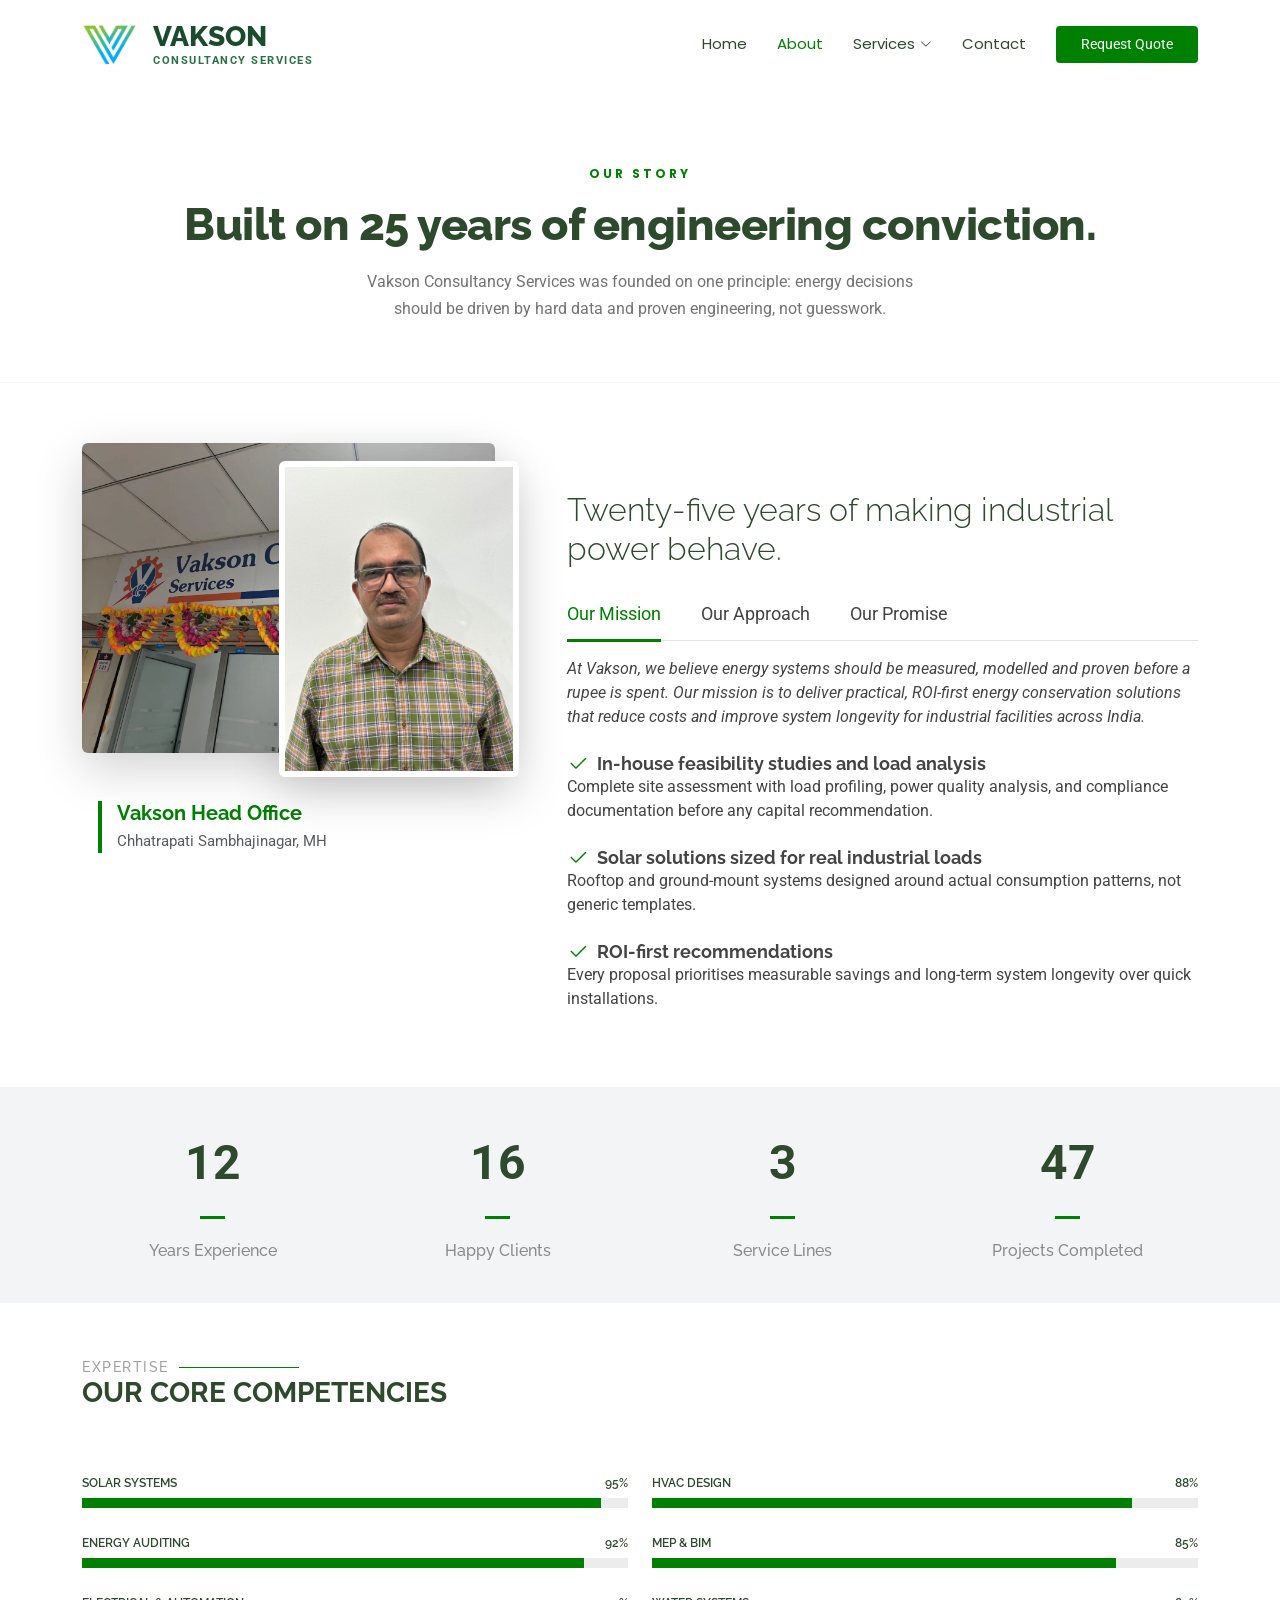
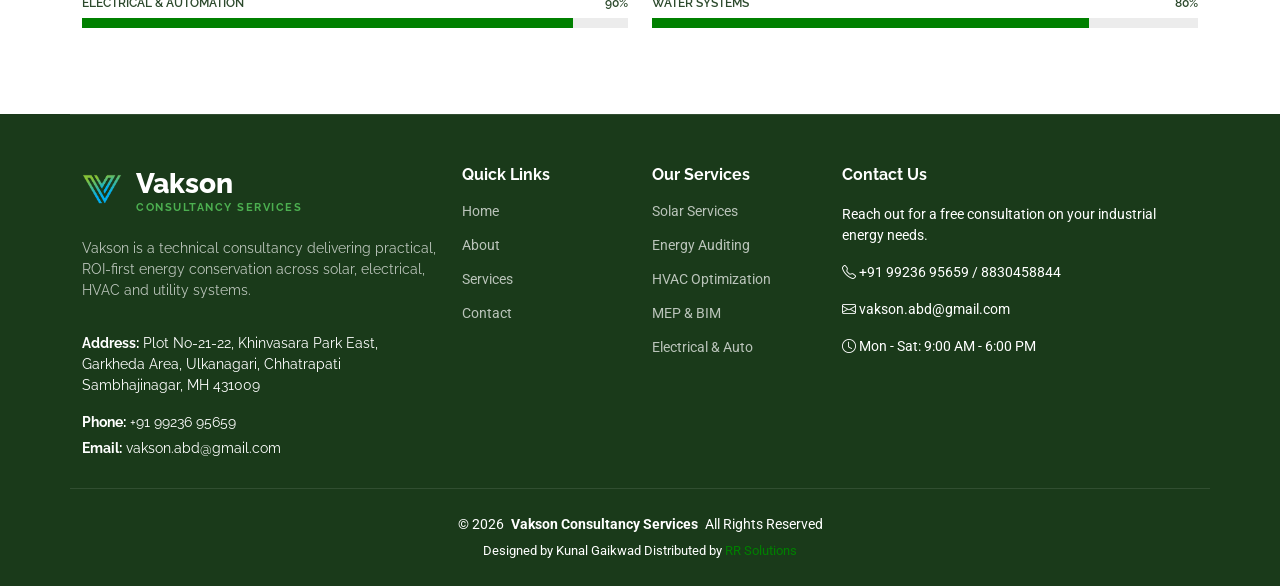
==== about.html @ d00e8c20 "initial commit" ====
<!DOCTYPE html>
<html lang="en">

<head>
    <meta charset="utf-8">
  <meta content="width=device-width, initial-scale=1.0" name="viewport">
  <title>About Us | Vakson Consultancy Services</title>
  <meta name="description" content="Learn about Vakson's 25+ years engineering solar, electrical and HVAC systems for industrial facilities across India. Expert team, turnkey solutions.">
  <meta name="keywords" content="about Vakson, energy consultancy team, industrial engineering India, 25 years experience">
  <meta name="robots" content="index, follow">
  <link rel="canonical" href="https://vakson.in/about.html">

  <!-- Open Graph -->
  <meta property="og:title" content="About Us | Vakson Consultancy Services">
  <meta property="og:description" content="Learn about Vakson's 25+ years engineering solar, electrical and HVAC systems for industrial facilities across India. Expert team, turnkey solutions.">
  <meta property="og:type" content="website">
  <meta property="og:url" content="https://vakson.in/about.html">
  <meta property="og:image" content="https://vakson.in/assets/img/hero-carousel-1.jpg">
  <meta property="og:site_name" content="Vakson Consultancy Services">

  <!-- Twitter Card -->
  <meta name="twitter:card" content="summary_large_image">
  <meta name="twitter:title" content="About Us | Vakson Consultancy Services">
  <meta name="twitter:description" content="Learn about Vakson's 25+ years engineering solar, electrical and HVAC systems for industrial facilities across India. Expert team, turnkey solutions.">
  <meta name="twitter:image" content="https://vakson.in/assets/img/hero-carousel-1.jpg">

  <!-- Favicons -->
  <link href="assets/img/favicon.png" rel="icon">
  <link href="assets/img/apple-touch-icon.png" rel="apple-touch-icon">

  <!-- Fonts -->
  <link href="https://fonts.googleapis.com" rel="preconnect">
  <link href="https://fonts.gstatic.com" rel="preconnect" crossorigin>
  <link href="https://fonts.googleapis.com/css2?family=Roboto:ital,wght@0,100;0,300;0,400;0,500;0,700;0,900;1,100;1,300;1,400;1,500;1,700;1,900&family=Poppins:ital,wght@0,100;0,200;0,300;0,400;0,500;0,600;0,700;0,800;0,900;1,100;1,200;1,300;1,400;1,500;1,600;1,700;1,800;1,900&family=Raleway:ital,wght@0,100;0,200;0,300;0,400;0,500;0,600;0,700;0,800;0,900;1,100;1,200;1,300;1,400;1,500;1,600;1,700;1,800;1,900&display=swap" rel="stylesheet">

  <!-- Vendor CSS Files -->
  <link href="assets/vendor/bootstrap/css/bootstrap.min.css" rel="stylesheet">
  <link href="assets/vendor/bootstrap-icons/bootstrap-icons.css" rel="stylesheet">
  <link href="assets/vendor/aos/aos.css" rel="stylesheet">
  <link href="assets/vendor/glightbox/css/glightbox.min.css" rel="stylesheet">
  <link href="assets/vendor/swiper/swiper-bundle.min.css" rel="stylesheet">

  <!-- Main CSS File -->
  <link href="assets/css/main.css" rel="stylesheet">
</head>

<body class="about-page">

  <header id="header" class="header d-flex align-items-center sticky-top">
    <div class="container-fluid container-xl position-relative d-flex align-items-center">

      <a href="index.html" class="logo d-flex align-items-center me-auto">
        <img src="assets/img/logo.png" alt="Vakson Consultancy Services"><div class="d-flex flex-column justify-content-center ms-2"><h1 class="sitename mb-0" style="color: #1a4b2e; font-size: 28px; font-weight: 800; line-height: 1;">Vakson</h1><span style="color: #267245; font-size: 11px; font-weight: 700; letter-spacing: 1.5px; line-height: 1; margin-top: 4px;">CONSULTANCY SERVICES</span></div>
      </a>

      <nav id="navmenu" class="navmenu">
        <ul>
          <li><a href="index.html">Home</a></li>
          <li><a href="about.html" class="active">About</a></li>
          <li class="dropdown"><a href="services.html"><span>Services</span> <i class="bi bi-chevron-down toggle-dropdown"></i></a>
            <ul>
              <li><a href="service-solar.html">Solar Services</a></li>
              <li><a href="service-audit.html">Electricity Bill Auditing</a></li>
              <li><a href="service-efficiency.html">Energy Efficiency</a></li>
              <li><a href="service-water.html">Water System Balancing</a></li>
              <li><a href="service-electrical.html">Electrical & Automation</a></li>
              <li><a href="service-hvac.html">HVAC System Design</a></li>
              <li><a href="service-mep.html">MEP Design & BIM</a></li>
            </ul>
          </li>
          <li><a href="contact.html">Contact</a></li>
        </ul>
        <i class="mobile-nav-toggle d-xl-none bi bi-list"></i>
      </nav>

      <a class="btn-getstarted" href="contact.html">Request Quote</a>

    </div>
  </header>

  <main class="main">

    <!-- Page Title Banner -->
    <section class="page-title-banner">
      <div class="container">
        <span class="page-banner-label">Our Story</span>
        <h1 class="page-banner-title">Built on 25 years of engineering conviction.</h1>
        <p class="page-banner-subtitle">Vakson Consultancy Services was founded on one principle: energy decisions should be driven by hard data and proven engineering, not guesswork.</p>
      </div>
    </section><!-- /Page Title Banner -->

    <!-- About 1 Section -->
    <section id="about-2" class="about-2 section">
      <div class="container" data-aos="fade-up">
        <div class="row g-4 g-lg-5" data-aos="fade-up" data-aos-delay="200">
          
          <div class="col-lg-5">
            <div class="position-relative pe-4 pb-4">
              <img src="assets/img/about-headoffice.webp" class="img-fluid rounded shadow-lg" alt="Vakson Head Office">
              <img src="assets/img/about-founder.jpeg" class="img-fluid rounded shadow-lg" alt="Vakson Founder" style="position: absolute; bottom: 0; right: 0; width: 55%; border: 6px solid #fff;">
            </div>
            <div class="mt-4 ms-3" style="border-left: 4px solid #008000; padding-left: 15px;">
              <h5 style="color: #008000; font-weight: 700; margin-bottom: 5px;">Vakson Head Office</h5>
              <p class="text-muted mb-0" style="font-size: 15px;">Chhatrapati Sambhajinagar, MH</p>
            </div>
          </div>

          <div class="col-lg-7">
            <h3 class="pt-0 pt-lg-5">Twenty-five years of making industrial power behave.</h3>

            <!-- Tabs -->
            <ul class="nav nav-pills mb-3">
              <li><a class="nav-link active" data-bs-toggle="pill" href="#about-2-tab1">Our Mission</a></li>
              <li><a class="nav-link" data-bs-toggle="pill" href="#about-2-tab2">Our Approach</a></li>
              <li><a class="nav-link" data-bs-toggle="pill" href="#about-2-tab3">Our Promise</a></li>
            </ul><!-- End Tabs -->

            <!-- Tab Content -->
            <div class="tab-content">
              
              <div class="tab-pane fade show active" id="about-2-tab1">
                <p class="fst-italic">At Vakson, we believe energy systems should be measured, modelled and proven before a rupee is spent. Our mission is to deliver practical, ROI-first energy conservation solutions that reduce costs and improve system longevity for industrial facilities across India.</p>

                <div class="d-flex align-items-center mt-4">
                  <i class="bi bi-check2"></i>
                  <h4>In-house feasibility studies and load analysis</h4>
                </div>
                <p>Complete site assessment with load profiling, power quality analysis, and compliance documentation before any capital recommendation.</p>

                <div class="d-flex align-items-center mt-4">
                  <i class="bi bi-check2"></i>
                  <h4>Solar solutions sized for real industrial loads</h4>
                </div>
                <p>Rooftop and ground-mount systems designed around actual consumption patterns, not generic templates.</p>

                <div class="d-flex align-items-center mt-4">
                  <i class="bi bi-check2"></i>
                  <h4>ROI-first recommendations</h4>
                </div>
                <p>Every proposal prioritises measurable savings and long-term system longevity over quick installations.</p>
              </div><!-- End Tab 1 Content -->

              <div class="tab-pane fade" id="about-2-tab2">
                <p class="fst-italic">We take a data-driven approach to every project. Before recommending any solution, we conduct thorough site assessments, load profiling, and cost-benefit analyses. Our recommendations are always backed by engineering data, not sales targets.</p>

                <div class="d-flex align-items-center mt-4">
                  <i class="bi bi-check2"></i>
                  <h4>Comprehensive site assessment</h4>
                </div>
                <p>Thorough site inspection and load profiling before making any capital expenditure recommendation.</p>

                <div class="d-flex align-items-center mt-4">
                  <i class="bi bi-check2"></i>
                  <h4>Engineering data-driven decisions</h4>
                </div>
                <p>Our proposals are built on hard data, ensuring maximum efficiency and minimal waste.</p>

                <div class="d-flex align-items-center mt-4">
                  <i class="bi bi-check2"></i>
                  <h4>Full EPC coordination</h4>
                </div>
                <p>Seamless management from initial design all the way through to final commissioning and testing.</p>
              </div><!-- End Tab 2 Content -->

              <div class="tab-pane fade" id="about-2-tab3">
                <p class="fst-italic">Every Vakson engagement comes with a promise: turnkey delivery with full accountability. From the initial feasibility study to the final commissioning sign-off, one team handles every aspect of your project.</p>

                <div class="d-flex align-items-center mt-4">
                  <i class="bi bi-check2"></i>
                  <h4>Single point of accountability</h4>
                </div>
                <p>We take full responsibility for the project's success, from start to final commissioning.</p>

                <div class="d-flex align-items-center mt-4">
                  <i class="bi bi-check2"></i>
                  <h4>Complete documentation</h4>
                </div>
                <p>We handle all regulatory compliance and required documentation for state electricity boards.</p>

                <div class="d-flex align-items-center mt-4">
                  <i class="bi bi-check2"></i>
                  <h4>Post-commissioning support</h4>
                </div>
                <p>Ongoing performance monitoring and maintenance support to ensure long-term system health.</p>
              </div><!-- End Tab 3 Content -->

            </div>
          </div>
        </div>
      </div>
    </section><!-- /About 2 Section -->

    <!-- Stats Section -->
    <section id="stats" class="stats section light-background">
      <div class="container" data-aos="fade-up" data-aos-delay="100">
        <div class="row gy-4">

          <div class="col-lg-3 col-md-6">
            <div class="stats-item text-center w-100 h-100">
              <span data-purecounter-start="0" data-purecounter-end="25" data-purecounter-duration="1" class="purecounter"></span>
              <p>Years Experience</p>
            </div>
          </div>

          <div class="col-lg-3 col-md-6">
            <div class="stats-item text-center w-100 h-100">
              <span data-purecounter-start="0" data-purecounter-end="35" data-purecounter-duration="1" class="purecounter"></span>
              <p>Happy Clients</p>
            </div>
          </div>

          <div class="col-lg-3 col-md-6">
            <div class="stats-item text-center w-100 h-100">
              <span data-purecounter-start="0" data-purecounter-end="7" data-purecounter-duration="1" class="purecounter"></span>
              <p>Service Lines</p>
            </div>
          </div>

          <div class="col-lg-3 col-md-6">
            <div class="stats-item text-center w-100 h-100">
              <span data-purecounter-start="0" data-purecounter-end="100" data-purecounter-duration="1" class="purecounter"></span>
              <p>Projects Completed</p>
            </div>
          </div>

        </div>
      </div>
    </section><!-- /Stats Section -->

    <!-- Expertise Section -->
    <section id="skills" class="skills section">
      <div class="container section-title" data-aos="fade-up">
        <h2>Expertise</h2>
        <p>Our Core Competencies<br></p>
      </div>

      <div class="container" data-aos="fade-up" data-aos-delay="100">
        <div class="row skills-content skills-animation">

          <div class="col-lg-6">
            <div class="progress">
              <span class="skill"><span>Solar Systems</span> <i class="val">95%</i></span>
              <div class="progress-bar-wrap">
                <div class="progress-bar" role="progressbar" aria-valuenow="95" aria-valuemin="0" aria-valuemax="100"></div>
              </div>
            </div>

            <div class="progress">
              <span class="skill"><span>Energy Auditing</span> <i class="val">92%</i></span>
              <div class="progress-bar-wrap">
                <div class="progress-bar" role="progressbar" aria-valuenow="92" aria-valuemin="0" aria-valuemax="100"></div>
              </div>
            </div>

            <div class="progress">
              <span class="skill"><span>Electrical & Automation</span> <i class="val">90%</i></span>
              <div class="progress-bar-wrap">
                <div class="progress-bar" role="progressbar" aria-valuenow="90" aria-valuemin="0" aria-valuemax="100"></div>
              </div>
            </div>
          </div>

          <div class="col-lg-6">
            <div class="progress">
              <span class="skill"><span>HVAC Design</span> <i class="val">88%</i></span>
              <div class="progress-bar-wrap">
                <div class="progress-bar" role="progressbar" aria-valuenow="88" aria-valuemin="0" aria-valuemax="100"></div>
              </div>
            </div>

            <div class="progress">
              <span class="skill"><span>MEP & BIM</span> <i class="val">85%</i></span>
              <div class="progress-bar-wrap">
                <div class="progress-bar" role="progressbar" aria-valuenow="85" aria-valuemin="0" aria-valuemax="100"></div>
              </div>
            </div>

            <div class="progress">
              <span class="skill"><span>Water Systems</span> <i class="val">80%</i></span>
              <div class="progress-bar-wrap">
                <div class="progress-bar" role="progressbar" aria-valuenow="80" aria-valuemin="0" aria-valuemax="100"></div>
              </div>
            </div>
          </div>

        </div>
      </div>
    </section><!-- /Expertise Section -->

  </main>

  <footer id="footer" class="footer dark-background">
    <div class="container footer-top">
      <div class="row gy-4">
        
        <div class="col-lg-4 col-md-6 footer-about">
          <a href="index.html" class="logo d-flex align-items-center">
            <img src="assets/img/logo.png" alt="Vakson Consultancy Services">
            <div class="d-flex flex-column justify-content-center ms-2" style="margin-top: 5px;">
              <h1 class="sitename mb-0" style="color: #ffffff; font-size: 28px; font-weight: 800; line-height: 1;">Vakson</h1>
              <span style="color: #4CAF50; font-size: 11px; font-weight: 700; letter-spacing: 1.5px; line-height: 1; margin-top: 4px;">CONSULTANCY SERVICES</span>
            </div>
          </a>
          <p class="mt-3" style="color: rgba(255,255,255,0.7);">Vakson is a technical consultancy delivering practical, ROI-first energy conservation across solar, electrical, HVAC and utility systems.</p>
          <div class="footer-contact pt-3">
            <p><strong>Address:</strong> <span>Plot No-21-22, Khinvasara Park East, Garkheda Area, Ulkanagari, Chhatrapati Sambhajinagar, MH 431009</span></p>
            <p class="mt-3"><strong>Phone:</strong> <span>+91 99236 95659</span></p>
            <p><strong>Email:</strong> <span>vakson.abd@gmail.com</span></p>
          </div>
        </div>

        <div class="col-lg-2 col-md-3 footer-links">
          <h4>Quick Links</h4>
          <ul>
            <li><a href="index.html">Home</a></li>
            <li><a href="about.html">About</a></li>
            <li><a href="services.html">Services</a></li>
            <li><a href="contact.html">Contact</a></li>
          </ul>
        </div>

        <div class="col-lg-2 col-md-3 footer-links">
          <h4>Our Services</h4>
          <ul>
            <li><a href="service-solar.html">Solar Services</a></li>
            <li><a href="service-audit.html">Energy Auditing</a></li>
            <li><a href="service-hvac.html">HVAC Optimization</a></li>
            <li><a href="service-mep.html">MEP & BIM</a></li>
            <li><a href="service-electrical.html">Electrical & Auto</a></li>
          </ul>
        </div>

        <div class="col-lg-4 col-md-12 footer-newsletter">
          <h4>Contact Us</h4>
          <p>Reach out for a free consultation on your industrial energy needs.</p>
          <p class="mt-3"><i class="bi bi-telephone"></i> +91 99236 95659 / 8830458844</p>
          <p class="mt-2"><i class="bi bi-envelope"></i> vakson.abd@gmail.com</p>
          <p class="mt-2"><i class="bi bi-clock"></i> Mon - Sat: 9:00 AM - 6:00 PM</p>
        </div>

      </div>
    </div>

    <div class="container copyright text-center mt-4">
      <p>© <span>2026</span> <strong class="px-1 sitename">Vakson Consultancy Services</strong> <span>All Rights Reserved</span></p>
            <div class="credits">
        Designed by <span>Kunal Gaikwad</span> Distributed by <a href="https://rrsolutions-official.netlify.app/">RR Solutions</a>
      </div>
    </div>
  </footer>

  <!-- Scroll Top -->
  <a href="#" id="scroll-top" class="scroll-top d-flex align-items-center justify-content-center"><i class="bi bi-arrow-up-short"></i></a>

  <!-- Preloader -->
  <div id="preloader"></div>

  <!-- Vendor JS Files -->
  <script src="assets/vendor/bootstrap/js/bootstrap.bundle.min.js"></script>
  <script src="assets/vendor/aos/aos.js"></script>
  <script src="assets/vendor/glightbox/js/glightbox.min.js"></script>
  <script src="assets/vendor/purecounter/purecounter_vanilla.js"></script>
  <script src="assets/vendor/waypoints/noframework.waypoints.js"></script>

  <!-- Main JS File -->
  <script src="assets/js/main.js"></script>

</body>
</html>
---- assets/css/main.css ----
/**
* Template Name: Sailor
* Template URL: https://bootstrapmade.com/sailor-free-bootstrap-theme/
* Updated: Aug 07 2024 with Bootstrap v5.3.3
* Author: BootstrapMade.com
* License: https://bootstrapmade.com/license/
*/

/*--------------------------------------------------------------
# Font & Color Variables
# Help: https://bootstrapmade.com/color-system/
--------------------------------------------------------------*/
/* Fonts */
:root {
  --default-font: "Roboto",  system-ui, -apple-system, "Segoe UI", Roboto, "Helvetica Neue", Arial, "Noto Sans", "Liberation Sans", sans-serif, "Apple Color Emoji", "Segoe UI Emoji", "Segoe UI Symbol", "Noto Color Emoji";
  --heading-font: "Raleway",  sans-serif;
  --nav-font: "Poppins",  sans-serif;
}

/* Global Colors - The following color variables are used throughout the website. Updating them here will change the color scheme of the entire website */
:root { 
  --background-color: #ffffff; /* Background color for the entire website, including individual sections */
  --default-color: #444444; /* Default color used for the majority of the text content across the entire website */
  --heading-color: #2d4a2d; /* Color for headings, subheadings and title throughout the website */
  --accent-color: #008000; /* Accent color that represents your brand on the website. It's used for buttons, links, and other elements that need to stand out */
  --surface-color: #ffffff; /* The surface color is used as a background of boxed elements within sections, such as cards, icon boxes, or other elements that require a visual separation from the global background. */
  --contrast-color: #ffffff; /* Contrast color for text, ensuring readability against backgrounds of accent, heading, or default colors. */
}

/* Nav Menu Colors - The following color variables are used specifically for the navigation menu. They are separate from the global colors to allow for more customization options */
:root {
  --nav-color: #2d4a2d;  /* The default color of the main navmenu links */
  --nav-hover-color: #008000; /* Applied to main navmenu links when they are hovered over or active */
  --nav-mobile-background-color: #ffffff; /* Used as the background color for mobile navigation menu */
  --nav-dropdown-background-color: #ffffff; /* Used as the background color for dropdown items that appear when hovering over primary navigation items */
  --nav-dropdown-color: #2d4a2d; /* Used for navigation links of the dropdown items in the navigation menu. */
  --nav-dropdown-hover-color: #008000; /* Similar to --nav-hover-color, this color is applied to dropdown navigation links when they are hovered over. */
}

/* Color Presets - These classes override global colors when applied to any section or element, providing reuse of the sam color scheme. */

.light-background {
  --background-color: #f2f4f6;
  --surface-color: #ffffff;
}

.dark-background {
  --background-color: #1a3a1a;
  --default-color: #ffffff;
  --heading-color: #ffffff;
  --surface-color: #234823;
  --contrast-color: #ffffff;
}

/* Smooth scroll */
:root {
  scroll-behavior: smooth;
}

/*--------------------------------------------------------------
# General Styling & Shared Classes
--------------------------------------------------------------*/
body {
  color: var(--default-color);
  background-color: var(--background-color);
  font-family: var(--default-font);
}

a {
  color: var(--accent-color);
  text-decoration: none;
  transition: 0.3s;
}

a:hover {
  color: color-mix(in srgb, var(--accent-color), transparent 25%);
  text-decoration: none;
}

h1,
h2,
h3,
h4,
h5,
h6 {
  color: var(--heading-color);
  font-family: var(--heading-font);
}

/* PHP Email Form Messages
------------------------------*/
.php-email-form .error-message {
  display: none;
  background: #df1529;
  color: #ffffff;
  text-align: left;
  padding: 15px;
  margin-bottom: 24px;
  font-weight: 600;
}

.php-email-form .sent-message {
  display: none;
  color: #ffffff;
  background: #059652;
  text-align: center;
  padding: 15px;
  margin-bottom: 24px;
  font-weight: 600;
}

.php-email-form .loading {
  display: none;
  background: var(--surface-color);
  text-align: center;
  padding: 15px;
  margin-bottom: 24px;
}

.php-email-form .loading:before {
  content: "";
  display: inline-block;
  border-radius: 50%;
  width: 24px;
  height: 24px;
  margin: 0 10px -6px 0;
  border: 3px solid var(--accent-color);
  border-top-color: var(--surface-color);
  animation: php-email-form-loading 1s linear infinite;
}

@keyframes php-email-form-loading {
  0% {
    transform: rotate(0deg);
  }

  100% {
    transform: rotate(360deg);
  }
}

/*--------------------------------------------------------------
# Global Header
--------------------------------------------------------------*/
.header {
  color: var(--default-color);
  background-color: var(--background-color);
  padding: 15px 0;
  transition: all 0.5s;
  z-index: 997;
}

.header .logo {
  line-height: 1;
}

.header .logo img {
  max-height: 55px;
  margin-right: 8px;
}

.header .logo h1 {
  font-size: 28px;
  margin: 0;
  font-weight: 700;
  color: var(--heading-color);
  text-transform: uppercase;
}

.header .btn-getstarted,
.header .btn-getstarted:focus {
  color: var(--contrast-color);
  background: var(--accent-color);
  font-size: 14px;
  padding: 8px 25px;
  margin: 0 0 0 30px;
  border-radius: 4px;
  transition: 0.3s;
}

.header .btn-getstarted:hover,
.header .btn-getstarted:focus:hover {
  color: var(--contrast-color);
  background: color-mix(in srgb, var(--accent-color), transparent 15%);
}

@media (max-width: 1200px) {
  .header .logo {
    order: 1;
  }

  .header .btn-getstarted {
    order: 2;
    margin: 0 15px 0 0;
    padding: 6px 15px;
  }

  .header .navmenu {
    order: 3;
  }
}

.scrolled .header {
  box-shadow: 0px 0 18px rgba(0, 0, 0, 0.1);
}

/*--------------------------------------------------------------
# Navigation Menu
--------------------------------------------------------------*/
/* Navmenu - Desktop */
@media (min-width: 1200px) {
  .navmenu {
    padding: 0;
  }

  .navmenu ul {
    margin: 0;
    padding: 0;
    display: flex;
    list-style: none;
    align-items: center;
  }

  .navmenu li {
    position: relative;
  }

  .navmenu a,
  .navmenu a:focus {
    color: var(--nav-color);
    padding: 18px 15px;
    font-size: 15px;
    font-family: var(--nav-font);
    font-weight: 400;
    display: flex;
    align-items: center;
    justify-content: space-between;
    white-space: nowrap;
    transition: 0.3s;
  }

  .navmenu a i,
  .navmenu a:focus i {
    font-size: 12px;
    line-height: 0;
    margin-left: 5px;
    transition: 0.3s;
  }

  .navmenu li:last-child a {
    padding-right: 0;
  }

  .navmenu li:hover>a,
  .navmenu .active,
  .navmenu .active:focus {
    color: var(--nav-hover-color);
  }

  .navmenu .dropdown ul {
    margin: 0;
    padding: 10px 0;
    background: var(--nav-dropdown-background-color);
    display: block;
    position: absolute;
    visibility: hidden;
    left: 14px;
    top: 130%;
    opacity: 0;
    transition: 0.3s;
    border-radius: 4px;
    z-index: 99;
    box-shadow: 0px 0px 30px rgba(0, 0, 0, 0.1);
  }

  .navmenu .dropdown ul li {
    min-width: 200px;
  }

  .navmenu .dropdown ul a {
    padding: 10px 20px;
    font-size: 15px;
    text-transform: none;
    color: var(--nav-dropdown-color);
  }

  .navmenu .dropdown ul a i {
    font-size: 12px;
  }

  .navmenu .dropdown ul a:hover,
  .navmenu .dropdown ul .active:hover,
  .navmenu .dropdown ul li:hover>a {
    color: var(--nav-dropdown-hover-color);
  }

  .navmenu .dropdown:hover>ul {
    opacity: 1;
    top: 100%;
    visibility: visible;
  }

  .navmenu .dropdown .dropdown ul {
    top: 0;
    left: -90%;
    visibility: hidden;
  }

  .navmenu .dropdown .dropdown:hover>ul {
    opacity: 1;
    top: 0;
    left: -100%;
    visibility: visible;
  }
}

/* Navmenu - Mobile */
@media (max-width: 1199px) {
  .mobile-nav-toggle {
    color: var(--nav-color);
    font-size: 28px;
    line-height: 0;
    margin-right: 10px;
    cursor: pointer;
    transition: color 0.3s;
  }

  .navmenu {
    padding: 0;
    z-index: 9997;
  }

  .navmenu ul {
    display: none;
    list-style: none;
    position: absolute;
    inset: 60px 20px 20px 20px;
    padding: 10px 0;
    margin: 0;
    border-radius: 6px;
    background-color: var(--nav-mobile-background-color);
    overflow-y: auto;
    transition: 0.3s;
    z-index: 9998;
    box-shadow: 0px 0px 30px rgba(0, 0, 0, 0.1);
  }

  .navmenu a,
  .navmenu a:focus {
    color: var(--nav-dropdown-color);
    padding: 10px 20px;
    font-family: var(--nav-font);
    font-size: 17px;
    font-weight: 500;
    display: flex;
    align-items: center;
    justify-content: space-between;
    white-space: nowrap;
    transition: 0.3s;
  }

  .navmenu a i,
  .navmenu a:focus i {
    font-size: 12px;
    line-height: 0;
    margin-left: 5px;
    width: 30px;
    height: 30px;
    display: flex;
    align-items: center;
    justify-content: center;
    border-radius: 50%;
    transition: 0.3s;
    background-color: color-mix(in srgb, var(--accent-color), transparent 90%);
  }

  .navmenu a i:hover,
  .navmenu a:focus i:hover {
    background-color: var(--accent-color);
    color: var(--contrast-color);
  }

  .navmenu a:hover,
  .navmenu .active,
  .navmenu .active:focus {
    color: var(--nav-dropdown-hover-color);
  }

  .navmenu .active i,
  .navmenu .active:focus i {
    background-color: var(--accent-color);
    color: var(--contrast-color);
    transform: rotate(180deg);
  }

  .navmenu .dropdown ul {
    position: static;
    display: none;
    z-index: 99;
    padding: 10px 0;
    margin: 10px 20px;
    background-color: var(--nav-dropdown-background-color);
    border: 1px solid color-mix(in srgb, var(--default-color), transparent 90%);
    box-shadow: none;
    transition: all 0.5s ease-in-out;
  }

  .navmenu .dropdown ul ul {
    background-color: rgba(33, 37, 41, 0.1);
  }

  .navmenu .dropdown>.dropdown-active {
    display: block;
    background-color: rgba(33, 37, 41, 0.03);
  }

  .mobile-nav-active {
    overflow: hidden;
  }

  .mobile-nav-active .mobile-nav-toggle {
    color: #fff;
    position: absolute;
    font-size: 32px;
    top: 15px;
    right: 15px;
    margin-right: 0;
    z-index: 9999;
  }

  .mobile-nav-active .navmenu {
    position: fixed;
    overflow: hidden;
    inset: 0;
    background: rgba(33, 37, 41, 0.8);
    transition: 0.3s;
  }

  .mobile-nav-active .navmenu>ul {
    display: block;
  }
}

/*--------------------------------------------------------------
# Global Footer
--------------------------------------------------------------*/
.footer {
  color: var(--default-color);
  background-color: var(--background-color);
  font-size: 14px;
  position: relative;
}

.footer .footer-top {
  padding-top: 50px;
  border-top: 1px solid color-mix(in srgb, var(--default-color), transparent 90%);
}

.footer .footer-about .logo {
  line-height: 1;
  margin-bottom: 25px;
}

.footer .footer-about .logo img {
  max-height: 40px;
  margin-right: 6px;
}

.footer .footer-about .logo span {
  font-size: 26px;
  font-weight: 700;
  letter-spacing: 1px;
  font-family: var(--heading-font);
  color: var(--heading-color);
}

.footer .footer-about p {
  font-size: 14px;
  font-family: var(--heading-font);
}

.footer .social-links a {
  display: flex;
  align-items: center;
  justify-content: center;
  width: 40px;
  height: 40px;
  border-radius: 50%;
  border: 1px solid color-mix(in srgb, var(--default-color), transparent 50%);
  font-size: 16px;
  color: color-mix(in srgb, var(--default-color), transparent 30%);
  margin-right: 10px;
  transition: 0.3s;
}

.footer .social-links a:hover {
  color: var(--accent-color);
  border-color: var(--accent-color);
}

.footer h4 {
  font-size: 16px;
  font-weight: bold;
  position: relative;
  padding-bottom: 12px;
}

.footer .footer-links {
  margin-bottom: 30px;
}

.footer .footer-links ul {
  list-style: none;
  padding: 0;
  margin: 0;
}

.footer .footer-links ul i {
  padding-right: 2px;
  font-size: 12px;
  line-height: 0;
}

.footer .footer-links ul li {
  padding: 10px 0;
  display: flex;
  align-items: center;
}

.footer .footer-links ul li:first-child {
  padding-top: 0;
}

.footer .footer-links ul a {
  color: color-mix(in srgb, var(--default-color), transparent 30%);
  display: inline-block;
  line-height: 1;
}

.footer .footer-links ul a:hover {
  color: var(--accent-color);
}

.footer .footer-contact p {
  margin-bottom: 5px;
}

.footer .footer-newsletter .newsletter-form {
  margin-top: 30px;
  margin-bottom: 15px;
  padding: 6px 8px;
  position: relative;
  border-radius: 4px;
  border: 1px solid color-mix(in srgb, var(--default-color), transparent 80%);
  display: flex;
  background-color: var(--surface-color);
  transition: 0.3s;
}

.footer .footer-newsletter .newsletter-form:focus-within {
  border-color: var(--accent-color);
}

.footer .footer-newsletter .newsletter-form input[type=email] {
  border: 0;
  padding: 4px;
  width: 100%;
  background-color: var(--surface-color);
  color: var(--default-color);
}

.footer .footer-newsletter .newsletter-form input[type=email]:focus-visible {
  outline: none;
}

.footer .footer-newsletter .newsletter-form input[type=submit] {
  border: 0;
  font-size: 16px;
  padding: 0 20px;
  margin: -7px -9px -7px 0;
  background: var(--accent-color);
  color: var(--contrast-color);
  transition: 0.3s;
  border-radius: 0 4px 4px 0;
}

.footer .footer-newsletter .newsletter-form input[type=submit]:hover {
  background: color-mix(in srgb, var(--accent-color), transparent 20%);
}

.footer .copyright {
  padding: 25px 0;
  border-top: 1px solid color-mix(in srgb, var(--default-color), transparent 90%);
}

.footer .copyright p {
  margin-bottom: 0;
}

.footer .credits {
  margin-top: 6px;
  font-size: 13px;
}

/*--------------------------------------------------------------
# Preloader
--------------------------------------------------------------*/
#preloader {
  position: fixed;
  inset: 0;
  z-index: 999999;
  overflow: hidden;
  background: var(--background-color);
  transition: all 0.6s ease-out;
}

#preloader:before {
  content: "";
  position: fixed;
  top: calc(50% - 30px);
  left: calc(50% - 30px);
  border: 6px solid #ffffff;
  border-color: var(--accent-color) transparent var(--accent-color) transparent;
  border-radius: 50%;
  width: 60px;
  height: 60px;
  animation: animate-preloader 1.5s linear infinite;
}

@keyframes animate-preloader {
  0% {
    transform: rotate(0deg);
  }

  100% {
    transform: rotate(360deg);
  }
}

/*--------------------------------------------------------------
# Scroll Top Button
--------------------------------------------------------------*/
.scroll-top {
  position: fixed;
  visibility: hidden;
  opacity: 0;
  right: 15px;
  bottom: 15px;
  z-index: 99999;
  background-color: var(--accent-color);
  width: 40px;
  height: 40px;
  border-radius: 4px;
  transition: all 0.4s;
}

.scroll-top i {
  font-size: 24px;
  color: var(--contrast-color);
  line-height: 0;
}

.scroll-top:hover {
  background-color: color-mix(in srgb, var(--accent-color), transparent 20%);
  color: var(--contrast-color);
}

.scroll-top.active {
  visibility: visible;
  opacity: 1;
}

/*--------------------------------------------------------------
# Disable aos animation delay on mobile devices
--------------------------------------------------------------*/
@media screen and (max-width: 768px) {
  [data-aos-delay] {
    transition-delay: 0 !important;
  }
}

/*--------------------------------------------------------------
# Global Page Titles & Breadcrumbs
--------------------------------------------------------------*/
.page-title {
  color: var(--default-color);
  background-color: var(--background-color);
  padding: 25px 0;
  position: relative;
}

.page-title h1 {
  font-size: 28px;
  font-weight: 300;
}

.page-title .breadcrumbs ol {
  display: flex;
  flex-wrap: wrap;
  list-style: none;
  padding: 0;
  margin: 0;
  font-size: 14px;
  font-weight: 400;
}

.page-title .breadcrumbs ol li+li {
  padding-left: 10px;
}

.page-title .breadcrumbs ol li+li::before {
  content: "/";
  display: inline-block;
  padding-right: 10px;
  color: color-mix(in srgb, var(--default-color), transparent 70%);
}

/*--------------------------------------------------------------
# Global Sections
--------------------------------------------------------------*/
section,
.section {
  color: var(--default-color);
  background-color: var(--background-color);
  padding: 60px 0;
  scroll-margin-top: 90px;
  overflow: clip;
}

@media (max-width: 1199px) {

  section,
  .section {
    scroll-margin-top: 66px;
  }
}

/*--------------------------------------------------------------
# Global Section Titles
--------------------------------------------------------------*/
.section-title {
  padding-bottom: 60px;
  position: relative;
}

.section-title h2 {
  font-size: 14px;
  font-weight: 500;
  padding: 0;
  line-height: 1px;
  margin: 0;
  letter-spacing: 1.5px;
  text-transform: uppercase;
  color: color-mix(in srgb, var(--default-color), transparent 50%);
  position: relative;
}

.section-title h2::after {
  content: "";
  width: 120px;
  height: 1px;
  display: inline-block;
  background: var(--accent-color);
  margin: 4px 10px;
}

.section-title p {
  color: var(--heading-color);
  margin: 0;
  font-size: 28px;
  font-weight: 700;
  text-transform: uppercase;
  font-family: var(--heading-font);
}

/*--------------------------------------------------------------
# Hero Section
--------------------------------------------------------------*/
.hero {
  padding: 0;
}

.hero .carousel {
  width: 100%;
  min-height: calc(100vh - 90px);
  padding: 0;
  margin: 0;
  background-color: var(--background-color);
  position: relative;
}

@media (max-width: 1200px) {
  .hero .carousel {
    min-height: calc(100vh - 66px);
  }
}

.hero img {
  position: absolute;
  inset: 0;
  display: block;
  width: 100%;
  height: 100%;
  object-fit: cover;
  z-index: 1;
}

.hero .carousel-item {
  position: absolute;
  inset: 0;
  background-size: cover;
  background-position: center;
  background-repeat: no-repeat;
  overflow: hidden;
}

.hero .carousel-item:before {
  content: "";
  background: color-mix(in srgb, var(--background-color), transparent 50%);
  position: absolute;
  inset: 0;
  z-index: 2;
}

.hero .carousel-container {
  position: absolute;
  inset: 90px 64px 64px 64px;
  display: flex;
  justify-content: center;
  align-items: center;
  flex-direction: column;
  z-index: 3;
}

.hero h2 {
  margin-bottom: 30px;
  font-size: 48px;
  font-weight: 700;
  animation: fadeInDown 1s both;
}

@media (max-width: 768px) {
  .hero h2 {
    font-size: 30px;
  }
}

.hero p {
  animation: fadeInDown 1s both 0.2s;
}

@media (min-width: 1024px) {

  .hero h2,
  .hero p {
    max-width: 60%;
  }
}

.hero .btn-get-started {
  color: var(--contrast-color);
  background: var(--accent-color);
  font-family: var(--heading-font);
  font-weight: 500;
  font-size: 15px;
  letter-spacing: 1px;
  display: inline-block;
  padding: 8px 32px;
  border-radius: 4px;
  transition: 0.5s;
  margin: 10px;
  animation: fadeInUp 1s both 0.4s;
}

.hero .btn-get-started:hover {
  background: color-mix(in srgb, var(--accent-color), transparent 20%);
}

.hero .carousel-control-prev,
.hero .carousel-control-next {
  width: 10%;
  transition: 0.3s;
  opacity: 0.5;
}

.hero .carousel-control-prev:focus,
.hero .carousel-control-next:focus {
  opacity: 0.5;
}

.hero .carousel-control-prev:hover,
.hero .carousel-control-next:hover {
  opacity: 0.9;
}

@media (min-width: 1024px) {

  .hero .carousel-control-prev,
  .hero .carousel-control-next {
    width: 5%;
  }
}

.hero .carousel-control-next-icon,
.hero .carousel-control-prev-icon {
  font-size: 32px;
  line-height: 1;
}

.hero .carousel-indicators {
  list-style: none;
}

.hero .carousel-indicators li {
  cursor: pointer;
}

@keyframes fadeInUp {
  from {
    opacity: 0;
    transform: translate3d(0, 100%, 0);
  }

  to {
    opacity: 1;
    transform: translate3d(0, 0, 0);
  }
}

@keyframes fadeInDown {
  from {
    opacity: 0;
    transform: translate3d(0, -100%, 0);
  }

  to {
    opacity: 1;
    transform: translate3d(0, 0, 0);
  }
}

/*--------------------------------------------------------------
# About Section
--------------------------------------------------------------*/
.about ul {
  list-style: none;
  padding: 0;
}

.about ul li {
  padding-bottom: 5px;
  display: flex;
  align-items: center;
}

.about ul i {
  font-size: 20px;
  padding-right: 4px;
  color: var(--accent-color);
}

.about .read-more {
  background: var(--accent-color);
  color: var(--contrast-color);
  font-family: var(--heading-font);
  font-weight: 500;
  font-size: 16px;
  letter-spacing: 1px;
  padding: 10px 28px;
  border-radius: 5px;
  transition: 0.3s;
  display: inline-flex;
  align-items: center;
  justify-content: center;
}

.about .read-more i {
  font-size: 18px;
  margin-left: 5px;
  line-height: 0;
  transition: 0.3s;
}

.about .read-more:hover {
  background: color-mix(in srgb, var(--accent-color), transparent 20%);
}

.about .read-more:hover i {
  transform: translate(5px, 0);
}

/*--------------------------------------------------------------
# Clients Section
--------------------------------------------------------------*/
.clients {
  padding: 60px 0;
  overflow: hidden;
}

.clients .section-title {
  padding-bottom: 40px;
}

.clients .section-title h2 {
  font-size: 13px;
  letter-spacing: 2px;
  color: var(--accent-color);
  opacity: 0.75;
}

.clients .section-title p {
  font-size: 26px;
  color: var(--heading-color);
}

/*--------------------------------------------------------------
# Services Section
--------------------------------------------------------------*/
.services .service-item {
  background-color: var(--surface-color);
  padding: 30px;
  border: 1px solid color-mix(in srgb, var(--default-color), transparent 85%);
  transition: 0.3s;
}

.services .service-item .icon {
  font-size: 36px;
  line-height: 0;
  margin-right: 30px;
  color: var(--accent-color);
}

.services .service-item .title {
  font-weight: 700;
  margin-bottom: 15px;
  font-size: 20px;
}

.services .service-item .title a {
  color: var(--heading-color);
}

.services .service-item .description {
  line-height: 24px;
  font-size: 14px;
  margin: 0;
}

.services .service-item:hover {
  border-color: var(--accent-color);
}

.services .service-item:hover .title a {
  color: var(--accent-color);
}

.footer .credits a {
  color: var(--accent-color);
}

@keyframes float-animation {
  0% { transform: translateY(0px); }
  50% { transform: translateY(-10px); }
  100% { transform: translateY(0px); }
}

.floating-clients {
  animation: float-animation 4s ease-in-out infinite;
  display: block;
  margin: 0 auto;
}

/*--------------------------------------------------------------
# Portfolio Section
--------------------------------------------------------------*/
.portfolio .portfolio-filters {
  padding: 0;
  margin: 0 auto 20px auto;
  list-style: none;
  text-align: center;
}

.portfolio .portfolio-filters li {
  cursor: pointer;
  display: inline-block;
  padding: 8px 20px;
  margin: 0;
  font-size: 15px;
  font-weight: 500;
  line-height: 1;
  margin-bottom: 5px;
  border-radius: 4px;
  transition: all 0.3s ease-in-out;
  font-family: var(--heading-font);
}

.portfolio .portfolio-filters li:hover,
.portfolio .portfolio-filters li.filter-active {
  color: var(--contrast-color);
  background-color: var(--accent-color);
}

.portfolio .portfolio-filters li:first-child {
  margin-left: 0;
}

.portfolio .portfolio-filters li:last-child {
  margin-right: 0;
}

@media (max-width: 575px) {
  .portfolio .portfolio-filters li {
    font-size: 14px;
    margin: 0 0 10px 0;
  }
}

.portfolio .portfolio-item {
  position: relative;
  overflow: hidden;
}

.portfolio .portfolio-item .portfolio-info {
  opacity: 0;
  position: absolute;
  left: 12px;
  right: 12px;
  bottom: -100%;
  z-index: 3;
  transition: all ease-in-out 0.5s;
  background: color-mix(in srgb, var(--surface-color), transparent 10%);
  padding: 15px;
}

.portfolio .portfolio-item .portfolio-info h4 {
  font-size: 18px;
  font-weight: 600;
  padding-right: 50px;
}

.portfolio .portfolio-item .portfolio-info p {
  color: color-mix(in srgb, var(--default-color), transparent 30%);
  font-size: 14px;
  margin-bottom: 0;
  padding-right: 50px;
}

.portfolio .portfolio-item .portfolio-info .preview-link,
.portfolio .portfolio-item .portfolio-info .details-link {
  position: absolute;
  right: 50px;
  font-size: 24px;
  top: calc(50% - 14px);
  color: color-mix(in srgb, var(--default-color), transparent 30%);
  transition: 0.3s;
  line-height: 0;
}

.portfolio .portfolio-item .portfolio-info .preview-link:hover,
.portfolio .portfolio-item .portfolio-info .details-link:hover {
  color: var(--accent-color);
}

.portfolio .portfolio-item .portfolio-info .details-link {
  right: 14px;
  font-size: 28px;
}

.portfolio .portfolio-item:hover .portfolio-info {
  opacity: 1;
  bottom: 0;
}

/*--------------------------------------------------------------
# About 2 Section
--------------------------------------------------------------*/
.about-2 .about-img {
  position: relative;
  margin: 60px 0 0 60px;
}

.about-2 .about-img:before {
  position: absolute;
  inset: -60px 0 0 -60px;
  content: "";
  background: url("../img/about-bg.png") top left;
  background-repeat: no-repeat;
  z-index: 1;
}

.about-2 .about-img img {
  position: relative;
  z-index: 2;
}

@media (max-width: 575px) {
  .about-2 .about-img {
    margin: 30px 0 0 30px;
  }

  .about-2 .about-img:before {
    inset: -30px 0 0 -30px;
  }
}

.about-2 h3 {
  font-weight: 300;
  font-size: 32px;
  margin-bottom: 20px;
}

@media (max-width: 768px) {
  .about-2 h3 {
    font-size: 28px;
  }
}

.about-2 .nav-pills {
  border-bottom: 1px solid color-mix(in srgb, var(--default-color), transparent 85%);
}

.about-2 .nav-pills li+li {
  margin-left: 40px;
}

.about-2 .nav-link {
  background: none;
  font-size: 18px;
  font-weight: 400;
  color: var(--default-color);
  padding: 12px 0;
  margin-bottom: -2px;
  border-radius: 0;
}

.about-2 .nav-link.active {
  color: var(--accent-color);
  background: none;
  border-bottom: 3px solid var(--accent-color);
}

@media (max-width: 575px) {
  .about-2 .nav-link {
    font-size: 16px;
  }
}

.about-2 .tab-content h4 {
  font-size: 18px;
  margin: 0;
  font-weight: 700;
  color: var(--default-color);
}

.about-2 .tab-content i {
  font-size: 22px;
  line-height: 0;
  margin-right: 8px;
  color: var(--accent-color);
}

/*--------------------------------------------------------------
# Stats Section
--------------------------------------------------------------*/
.stats {
  padding: 10px 0;
}

.stats .stats-item {
  padding: 30px;
  width: 100%;
}

.stats .stats-item span {
  color: var(--heading-color);
  font-size: 48px;
  display: block;
  font-weight: 700;
  margin-bottom: 20px;
  padding-bottom: 20px;
  position: relative;
}

.stats .stats-item span:after {
  content: "";
  position: absolute;
  display: block;
  width: 25px;
  height: 3px;
  background: var(--accent-color);
  left: 0;
  right: 0;
  bottom: 0;
  margin: auto;
}

.stats .stats-item p {
  color: color-mix(in srgb, var(--default-color), transparent 40%);
  padding: 0;
  margin: 0;
  font-family: var(--heading-font);
  font-weight: 500;
}

/*--------------------------------------------------------------
# Skills Section
--------------------------------------------------------------*/
.skills .progress {
  height: 60px;
  display: block;
  background: none;
  border-radius: 0;
}

.skills .progress .skill {
  color: var(--heading-color);
  padding: 0;
  margin: 0 0 6px 0;
  text-transform: uppercase;
  display: block;
  font-weight: 600;
  font-family: var(--heading-font);
}

.skills .progress .skill .val {
  float: right;
  font-style: normal;
}

.skills .progress-bar-wrap {
  background: color-mix(in srgb, var(--default-color), transparent 90%);
  height: 10px;
}

.skills .progress-bar {
  width: 1px;
  height: 10px;
  transition: 0.9s;
  background-color: var(--accent-color);
}

/*--------------------------------------------------------------
# Team Section
--------------------------------------------------------------*/
.team .team-member {
  background-color: var(--surface-color);
  box-shadow: 0px 2px 15px rgba(0, 0, 0, 0.1);
  position: relative;
  border-radius: 5px;
  transition: 0.5s;
  padding: 30px;
  height: 100%;
}

@media (max-width: 468px) {
  .team .team-member {
    flex-direction: column;
    justify-content: center !important;
    align-items: center !important;
  }
}

.team .team-member .pic {
  overflow: hidden;
  width: 150px;
  border-radius: 5px;
  flex-shrink: 0;
}

.team .team-member .pic img {
  transition: ease-in-out 0.3s;
}

.team .team-member:hover {
  transform: translateY(-10px);
}

.team .team-member .member-info {
  padding-left: 30px;
}

@media (max-width: 468px) {
  .team .team-member .member-info {
    padding: 30px 0 0 0;
    text-align: center;
  }
}

.team .team-member h4 {
  font-weight: 700;
  margin-bottom: 5px;
  font-size: 20px;
}

.team .team-member span {
  display: block;
  font-size: 15px;
  padding-bottom: 10px;
  position: relative;
  font-weight: 500;
}

.team .team-member span::after {
  content: "";
  position: absolute;
  display: block;
  width: 50px;
  height: 1px;
  background: color-mix(in srgb, var(--default-color), transparent 85%);
  bottom: 0;
  left: 0;
}

@media (max-width: 468px) {
  .team .team-member span::after {
    left: calc(50% - 25px);
  }
}

.team .team-member p {
  margin: 10px 0 0 0;
  font-size: 14px;
}

.team .team-member .social {
  margin-top: 12px;
  display: flex;
  align-items: center;
  justify-content: start;
  width: 100%;
}

@media (max-width: 468px) {
  .team .team-member .social {
    justify-content: center;
  }
}

.team .team-member .social a {
  background: color-mix(in srgb, var(--default-color), transparent 94%);
  transition: ease-in-out 0.3s;
  display: flex;
  align-items: center;
  justify-content: center;
  border-radius: 5px;
  width: 36px;
  height: 36px;
}

.team .team-member .social a i {
  color: color-mix(in srgb, var(--default-color), transparent 20%);
  font-size: 16px;
  margin: 0 2px;
}

.team .team-member .social a:hover {
  background: var(--accent-color);
}

.team .team-member .social a:hover i {
  color: var(--contrast-color);
}

.team .team-member .social a+a {
  margin-left: 8px;
}

/*--------------------------------------------------------------
# Testimonials Section
--------------------------------------------------------------*/
.testimonials .testimonial-item {
  background-color: var(--surface-color);
  box-shadow: 0px 2px 12px rgba(0, 0, 0, 0.1);
  padding: 30px;
  position: relative;
  height: 100%;
}

.testimonials .testimonial-item .testimonial-img {
  width: 90px;
  border-radius: 50px;
  border: 6px solid var(--background-color);
  float: left;
  margin: 0 10px 0 0;
}

.testimonials .testimonial-item h3 {
  font-size: 18px;
  font-weight: bold;
  margin: 10px 0 5px 0;
}

.testimonials .testimonial-item h4 {
  font-size: 14px;
  color: color-mix(in srgb, var(--default-color), transparent 20%);
  margin: 0;
}

.testimonials .testimonial-item .stars {
  margin: 10px 0;
}

.testimonials .testimonial-item .stars i {
  color: #ffc107;
  margin: 0 1px;
}

.testimonials .testimonial-item .quote-icon-left,
.testimonials .testimonial-item .quote-icon-right {
  color: color-mix(in srgb, var(--accent-color), transparent 50%);
  font-size: 26px;
  line-height: 0;
}

.testimonials .testimonial-item .quote-icon-left {
  display: inline-block;
  left: -5px;
  position: relative;
}

.testimonials .testimonial-item .quote-icon-right {
  display: inline-block;
  right: -5px;
  position: relative;
  top: 10px;
  transform: scale(-1, -1);
}

.testimonials .testimonial-item p {
  font-style: italic;
  margin: 15px 0 0 0;
  padding: 0;
}

/*--------------------------------------------------------------
# Features Section
--------------------------------------------------------------*/
.features {
  overflow: hidden;
}

.features .nav-tabs {
  border: 0;
}

.features .nav-link {
  border: 0;
  padding: 12px 15px 12px 0;
  transition: 0.3s;
  color: var(--default-color);
  border-radius: 0;
  border-right: 2px solid color-mix(in srgb, var(--default-color), transparent 90%);
  font-weight: 600;
  font-size: 15px;
}

.features .nav-link:hover {
  color: var(--accent-color);
}

.features .nav-link.active {
  color: var(--accent-color);
  border-color: var(--accent-color);
  background-color: var(--background-color);
}

.features .tab-pane.active {
  animation: fadeIn 0.5s ease-out;
}

.features .details h3 {
  font-size: 26px;
  font-weight: 600;
  margin-bottom: 20px;
}

.features .details p {
  color: color-mix(in srgb, var(--default-color), transparent 20%);
}

.features .details p:last-child {
  margin-bottom: 0;
}

@media (max-width: 992px) {
  .features .nav-link {
    border: 0;
    padding: 15px;
  }

  .features .nav-link.active {
    color: var(--contrast-color);
    background: var(--accent-color);
  }
}

/*--------------------------------------------------------------
# Service Details Section
--------------------------------------------------------------*/
.service-details .services-list {
  background-color: var(--surface-color);
  padding: 10px 30px;
  border: 1px solid color-mix(in srgb, var(--default-color), transparent 90%);
  margin-bottom: 20px;
}

.service-details .services-list a {
  display: block;
  line-height: 1;
  padding: 8px 0 8px 15px;
  border-left: 3px solid color-mix(in srgb, var(--default-color), transparent 70%);
  margin: 20px 0;
  color: color-mix(in srgb, var(--default-color), transparent 20%);
  transition: 0.3s;
}

.service-details .services-list a.active {
  color: var(--heading-color);
  font-weight: 700;
  border-color: var(--accent-color);
}

.service-details .services-list a:hover {
  border-color: var(--accent-color);
}

.service-details .services-img {
  margin-bottom: 20px;
}

.service-details h3 {
  font-size: 26px;
  font-weight: 700;
}

.service-details h4 {
  font-size: 20px;
  font-weight: 700;
}

.service-details p {
  font-size: 15px;
}

.service-details ul {
  list-style: none;
  padding: 0;
  font-size: 15px;
}

.service-details ul li {
  padding: 5px 0;
  display: flex;
  align-items: center;
}

.service-details ul i {
  font-size: 20px;
  margin-right: 8px;
  color: var(--accent-color);
}

/*--------------------------------------------------------------
# Portfolio Details Section
--------------------------------------------------------------*/
.portfolio-details .portfolio-details-slider img {
  width: 100%;
}

.portfolio-details .portfolio-details-slider .swiper-pagination {
  margin-top: 20px;
  position: relative;
}

.portfolio-details .portfolio-details-slider .swiper-pagination .swiper-pagination-bullet {
  width: 12px;
  height: 12px;
  background-color: color-mix(in srgb, var(--default-color), transparent 85%);
  opacity: 1;
}

.portfolio-details .portfolio-details-slider .swiper-pagination .swiper-pagination-bullet-active {
  background-color: var(--accent-color);
}

.portfolio-details .portfolio-info {
  background-color: var(--surface-color);
  padding: 30px;
  box-shadow: 0px 0 30px rgba(0, 0, 0, 0.1);
}

.portfolio-details .portfolio-info h3 {
  font-size: 22px;
  font-weight: 700;
  margin-bottom: 20px;
  padding-bottom: 20px;
  border-bottom: 1px solid color-mix(in srgb, var(--default-color), transparent 85%);
}

.portfolio-details .portfolio-info ul {
  list-style: none;
  padding: 0;
  font-size: 15px;
}

.portfolio-details .portfolio-info ul li+li {
  margin-top: 10px;
}

.portfolio-details .portfolio-description {
  padding-top: 30px;
}

.portfolio-details .portfolio-description h2 {
  font-size: 26px;
  font-weight: 700;
  margin-bottom: 20px;
}

.portfolio-details .portfolio-description p {
  padding: 0;
  color: color-mix(in srgb, var(--default-color), transparent 30%);
}

/*--------------------------------------------------------------
# Pricing Section
--------------------------------------------------------------*/
.pricing .pricing-item {
  background-color: var(--surface-color);
  box-shadow: 0px 0px 4px rgba(0, 0, 0, 0.1);
  padding: 20px;
  text-align: center;
  border-radius: 5px;
  position: relative;
  overflow: hidden;
}

.pricing .pricing-item h3 {
  font-weight: 400;
  margin: -20px -20px 20px -20px;
  padding: 20px 15px;
  font-size: 16px;
  font-weight: 600;
  color: color-mix(in srgb, var(--default-color), transparent 20%);
  background: color-mix(in srgb, var(--default-color), transparent 95%);
}

.pricing .pricing-item h4 {
  font-size: 36px;
  font-weight: 600;
  font-family: var(--heading-font);
}

.pricing .pricing-item h4 sup {
  font-size: 20px;
  top: -15px;
  left: -3px;
}

.pricing .pricing-item h4 span {
  color: color-mix(in srgb, var(--default-color), transparent 40%);
  font-size: 16px;
  font-weight: 300;
}

.pricing .pricing-item ul {
  padding: 15px 0;
  list-style: none;
  text-align: center;
  line-height: 20px;
  font-size: 14px;
}

.pricing .pricing-item ul li {
  padding-bottom: 16px;
}

.pricing .pricing-item ul i {
  color: var(--accent-color);
  font-size: 18px;
  padding-right: 4px;
}

.pricing .pricing-item ul .na {
  color: color-mix(in srgb, var(--default-color), transparent 40%);
  text-decoration: line-through;
}

.pricing .btn-wrap {
  background: color-mix(in srgb, var(--default-color), transparent 95%);
  margin: 0 -20px -20px -20px;
  padding: 20px 15px;
  text-align: center;
}

.pricing .btn-buy {
  background: var(--accent-color);
  color: var(--contrast-color);
  display: inline-block;
  padding: 8px 35px 10px 35px;
  border-radius: 4px;
  transition: none;
  font-size: 14px;
  font-weight: 400;
  font-family: var(--heading-font);
  font-weight: 600;
  transition: 0.3s;
}

.pricing .btn-buy:hover {
  background: color-mix(in srgb, var(--accent-color), transparent 20%);
}

.pricing .featured h3 {
  background: var(--accent-color);
  color: var(--contrast-color);
}

.pricing .advanced {
  background: var(--accent-color);
  color: var(--contrast-color);
  width: 200px;
  position: absolute;
  top: 18px;
  right: -68px;
  transform: rotate(45deg);
  z-index: 1;
  font-size: 14px;
  padding: 1px 0 3px 0;
}

/*--------------------------------------------------------------
# Blog Posts Section
--------------------------------------------------------------*/
.blog-posts article {
  background-color: var(--surface-color);
  box-shadow: 0 4px 16px rgba(0, 0, 0, 0.1);
  padding: 30px;
  height: 100%;
}

.blog-posts .post-img {
  max-height: 440px;
  margin: -30px -30px 0 -30px;
  overflow: hidden;
}

.blog-posts .title {
  font-size: 24px;
  font-weight: 700;
  padding: 0;
  margin: 30px 0;
}

.blog-posts .title a {
  color: var(--heading-color);
  transition: 0.3s;
}

.blog-posts .title a:hover {
  color: var(--accent-color);
}

.blog-posts .meta-top {
  margin-top: 20px;
  color: color-mix(in srgb, var(--default-color), transparent 40%);
}

.blog-posts .meta-top ul {
  display: flex;
  flex-wrap: wrap;
  list-style: none;
  align-items: center;
  padding: 0;
  margin: 0;
}

.blog-posts .meta-top ul li+li {
  padding-left: 20px;
}

.blog-posts .meta-top i {
  font-size: 16px;
  margin-right: 8px;
  line-height: 0;
  color: color-mix(in srgb, var(--default-color), transparent 20%);
}

.blog-posts .meta-top a {
  color: color-mix(in srgb, var(--default-color), transparent 40%);
  font-size: 14px;
  display: inline-block;
  line-height: 1;
}

.blog-posts .content {
  margin-top: 20px;
}

.blog-posts .content .read-more {
  text-align: right;
}

.blog-posts .content .read-more a {
  background: var(--accent-color);
  color: var(--contrast-color);
  display: inline-block;
  padding: 8px 30px;
  transition: 0.3s;
  font-size: 14px;
  border-radius: 4px;
}

.blog-posts .content .read-more a:hover {
  background: color-mix(in srgb, var(--accent-color), transparent 20%);
}

/*--------------------------------------------------------------
# Blog Pagination Section
--------------------------------------------------------------*/
.blog-pagination {
  padding-top: 0;
  color: color-mix(in srgb, var(--default-color), transparent 40%);
}

.blog-pagination ul {
  display: flex;
  padding: 0;
  margin: 0;
  list-style: none;
}

.blog-pagination li {
  margin: 0 5px;
  transition: 0.3s;
}

.blog-pagination li a {
  color: color-mix(in srgb, var(--default-color), transparent 40%);
  padding: 7px 16px;
  display: flex;
  align-items: center;
  justify-content: center;
}

.blog-pagination li a.active,
.blog-pagination li a:hover {
  background: var(--accent-color);
  color: var(--contrast-color);
}

.blog-pagination li a.active a,
.blog-pagination li a:hover a {
  color: var(--contrast-color);
}

/*--------------------------------------------------------------
# Blog Details Section
--------------------------------------------------------------*/
.blog-details {
  padding-bottom: 30px;
}

.blog-details .article {
  background-color: var(--surface-color);
  padding: 30px;
  box-shadow: 0 4px 16px rgba(0, 0, 0, 0.1);
}

.blog-details .post-img {
  margin: -30px -30px 20px -30px;
  overflow: hidden;
}

.blog-details .title {
  color: var(--heading-color);
  font-size: 28px;
  font-weight: 700;
  padding: 0;
  margin: 30px 0;
}

.blog-details .content {
  margin-top: 20px;
}

.blog-details .content h3 {
  font-size: 22px;
  margin-top: 30px;
  font-weight: bold;
}

.blog-details .content blockquote {
  overflow: hidden;
  background-color: color-mix(in srgb, var(--default-color), transparent 95%);
  padding: 60px;
  position: relative;
  text-align: center;
  margin: 20px 0;
}

.blog-details .content blockquote p {
  color: var(--default-color);
  line-height: 1.6;
  margin-bottom: 0;
  font-style: italic;
  font-weight: 500;
  font-size: 22px;
}

.blog-details .content blockquote:after {
  content: "";
  position: absolute;
  left: 0;
  top: 0;
  bottom: 0;
  width: 3px;
  background-color: var(--accent-color);
  margin-top: 20px;
  margin-bottom: 20px;
}

.blog-details .meta-top {
  margin-top: 20px;
  color: color-mix(in srgb, var(--default-color), transparent 40%);
}

.blog-details .meta-top ul {
  display: flex;
  flex-wrap: wrap;
  list-style: none;
  align-items: center;
  padding: 0;
  margin: 0;
}

.blog-details .meta-top ul li+li {
  padding-left: 20px;
}

.blog-details .meta-top i {
  font-size: 16px;
  margin-right: 8px;
  line-height: 0;
  color: color-mix(in srgb, var(--default-color), transparent 40%);
}

.blog-details .meta-top a {
  color: color-mix(in srgb, var(--default-color), transparent 40%);
  font-size: 14px;
  display: inline-block;
  line-height: 1;
}

.blog-details .meta-bottom {
  padding-top: 10px;
  border-top: 1px solid color-mix(in srgb, var(--default-color), transparent 90%);
}

.blog-details .meta-bottom i {
  color: color-mix(in srgb, var(--default-color), transparent 40%);
  display: inline;
}

.blog-details .meta-bottom a {
  color: color-mix(in srgb, var(--default-color), transparent 40%);
  transition: 0.3s;
}

.blog-details .meta-bottom a:hover {
  color: var(--accent-color);
}

.blog-details .meta-bottom .cats {
  list-style: none;
  display: inline;
  padding: 0 20px 0 0;
  font-size: 14px;
}

.blog-details .meta-bottom .cats li {
  display: inline-block;
}

.blog-details .meta-bottom .tags {
  list-style: none;
  display: inline;
  padding: 0;
  font-size: 14px;
}

.blog-details .meta-bottom .tags li {
  display: inline-block;
}

.blog-details .meta-bottom .tags li+li::before {
  padding-right: 6px;
  color: var(--default-color);
  content: ",";
}

.blog-details .meta-bottom .share {
  font-size: 16px;
}

.blog-details .meta-bottom .share i {
  padding-left: 5px;
}

/*--------------------------------------------------------------
# Blog Comments Section
--------------------------------------------------------------*/
.blog-comments {
  padding: 10px 0;
}

.blog-comments .comments-count {
  font-weight: bold;
}

.blog-comments .comment {
  margin-top: 30px;
  position: relative;
}

.blog-comments .comment .comment-img {
  margin-right: 14px;
}

.blog-comments .comment .comment-img img {
  width: 60px;
}

.blog-comments .comment h5 {
  font-size: 16px;
  margin-bottom: 2px;
}

.blog-comments .comment h5 a {
  font-weight: bold;
  color: var(--default-color);
  transition: 0.3s;
}

.blog-comments .comment h5 a:hover {
  color: var(--accent-color);
}

.blog-comments .comment h5 .reply {
  padding-left: 10px;
  color: color-mix(in srgb, var(--default-color), transparent 20%);
}

.blog-comments .comment h5 .reply i {
  font-size: 20px;
}

.blog-comments .comment time {
  display: block;
  font-size: 14px;
  color: color-mix(in srgb, var(--default-color), transparent 40%);
  margin-bottom: 5px;
}

.blog-comments .comment.comment-reply {
  padding-left: 40px;
}

/*--------------------------------------------------------------
# Comment Form Section
--------------------------------------------------------------*/
.comment-form {
  padding-top: 10px;
}

.comment-form form {
  background-color: var(--surface-color);
  margin-top: 30px;
  padding: 30px;
  box-shadow: 0 4px 16px rgba(0, 0, 0, 0.1);
}

.comment-form form h4 {
  font-weight: bold;
  font-size: 22px;
}

.comment-form form p {
  font-size: 14px;
}

.comment-form form input {
  background-color: var(--surface-color);
  color: var(--default-color);
  border: 1px solid color-mix(in srgb, var(--default-color), transparent 70%);
  font-size: 14px;
  border-radius: 4px;
  padding: 10px 10px;
}

.comment-form form input:focus {
  color: var(--default-color);
  background-color: var(--surface-color);
  box-shadow: none;
  border-color: var(--accent-color);
}

.comment-form form input::placeholder {
  color: color-mix(in srgb, var(--default-color), transparent 50%);
}

.comment-form form textarea {
  background-color: var(--surface-color);
  color: var(--default-color);
  border: 1px solid color-mix(in srgb, var(--default-color), transparent 70%);
  border-radius: 4px;
  padding: 10px 10px;
  font-size: 14px;
  height: 120px;
}

.comment-form form textarea:focus {
  color: var(--default-color);
  box-shadow: none;
  border-color: var(--accent-color);
  background-color: var(--surface-color);
}

.comment-form form textarea::placeholder {
  color: color-mix(in srgb, var(--default-color), transparent 50%);
}

.comment-form form .form-group {
  margin-bottom: 25px;
}

.comment-form form .btn-primary {
  border-radius: 4px;
  padding: 10px 20px;
  border: 0;
  background-color: var(--accent-color);
  color: var(--contrast-color);
}

.comment-form form .btn-primary:hover {
  color: var(--contrast-color);
  background-color: color-mix(in srgb, var(--accent-color), transparent 20%);
}

/*--------------------------------------------------------------
# Contact Section
--------------------------------------------------------------*/
.contact .info-item+.info-item {
  margin-top: 40px;
}

.contact .info-item i {
  color: var(--contrast-color);
  background: var(--accent-color);
  font-size: 20px;
  width: 44px;
  height: 44px;
  display: flex;
  justify-content: center;
  align-items: center;
  border-radius: 4px;
  transition: all 0.3s ease-in-out;
  margin-right: 15px;
}

.contact .info-item h3 {
  padding: 0;
  font-size: 18px;
  font-weight: 700;
  margin-bottom: 5px;
}

.contact .info-item p {
  padding: 0;
  margin-bottom: 0;
  font-size: 14px;
}

.contact .php-email-form {
  height: 100%;
}

.contact .php-email-form input[type=text],
.contact .php-email-form input[type=email],
.contact .php-email-form textarea {
  font-size: 14px;
  padding: 10px 15px;
  box-shadow: none;
  border-radius: 0;
  color: var(--default-color);
  background-color: color-mix(in srgb, var(--background-color), transparent 50%);
  border-color: color-mix(in srgb, var(--default-color), transparent 80%);
}

.contact .php-email-form input[type=text]:focus,
.contact .php-email-form input[type=email]:focus,
.contact .php-email-form textarea:focus {
  border-color: var(--accent-color);
}

.contact .php-email-form input[type=text]::placeholder,
.contact .php-email-form input[type=email]::placeholder,
.contact .php-email-form textarea::placeholder {
  color: color-mix(in srgb, var(--default-color), transparent 70%);
}

.contact .php-email-form button[type=submit] {
  color: var(--contrast-color);
  background: var(--accent-color);
  border: 0;
  padding: 10px 30px;
  transition: 0.4s;
  border-radius: 4px;
}

.contact .php-email-form button[type=submit]:hover {
  background: color-mix(in srgb, var(--accent-color), transparent 20%);
}

/*--------------------------------------------------------------
# Starter Section Section
--------------------------------------------------------------*/
.starter-section {
  /* Add your styles here */
}

/*--------------------------------------------------------------
# Widgets
--------------------------------------------------------------*/
.widgets-container {
  background-color: var(--surface-color);
  padding: 30px;
  margin: 60px 0 30px 0;
  box-shadow: 0 4px 16px rgba(0, 0, 0, 0.1);
}

.widget-title {
  color: var(--heading-color);
  font-size: 20px;
  font-weight: 700;
  padding: 0;
  margin: 0 0 20px 0;
}

.widget-item {
  margin-bottom: 40px;
}

.widget-item:last-child {
  margin-bottom: 0;
}

.search-widget form {
  background: var(--background-color);
  border: 1px solid color-mix(in srgb, var(--default-color), transparent 70%);
  padding: 3px 10px;
  position: relative;
  transition: 0.3s;
}

.search-widget form input[type=text] {
  border: 0;
  padding: 4px;
  border-radius: 4px;
  width: calc(100% - 40px);
  background-color: var(--background-color);
  color: var(--default-color);
}

.search-widget form input[type=text]:focus {
  outline: none;
}

.search-widget form button {
  background: var(--accent-color);
  color: var(--contrast-color);
  position: absolute;
  top: 0;
  right: 0;
  bottom: 0;
  border: 0;
  font-size: 16px;
  padding: 0 15px;
  margin: -1px;
  transition: 0.3s;
  border-radius: 0 4px 4px 0;
  line-height: 0;
}

.search-widget form button i {
  line-height: 0;
}

.search-widget form button:hover {
  background: color-mix(in srgb, var(--accent-color), transparent 20%);
}

.search-widget form:is(:focus-within) {
  border-color: var(--accent-color);
}

.categories-widget ul {
  list-style: none;
  padding: 0;
  margin: 0;
}

.categories-widget ul li {
  padding-bottom: 10px;
}

.categories-widget ul li:last-child {
  padding-bottom: 0;
}

.categories-widget ul a {
  color: color-mix(in srgb, var(--default-color), transparent 20%);
  transition: 0.3s;
}

.categories-widget ul a:hover {
  color: var(--accent-color);
}

.categories-widget ul a span {
  padding-left: 5px;
  color: color-mix(in srgb, var(--default-color), transparent 50%);
  font-size: 14px;
}

.recent-posts-widget .post-item {
  display: flex;
  margin-bottom: 15px;
}

.recent-posts-widget .post-item:last-child {
  margin-bottom: 0;
}

.recent-posts-widget .post-item img {
  width: 80px;
  margin-right: 15px;
}

.recent-posts-widget .post-item h4 {
  font-size: 15px;
  font-weight: bold;
  margin-bottom: 5px;
}

.recent-posts-widget .post-item h4 a {
  color: var(--default-color);
  transition: 0.3s;
}

.recent-posts-widget .post-item h4 a:hover {
  color: var(--accent-color);
}

.recent-posts-widget .post-item time {
  display: block;
  font-style: italic;
  font-size: 14px;
  color: color-mix(in srgb, var(--default-color), transparent 50%);
}

.tags-widget ul {
  list-style: none;
  padding: 0;
  margin: 0;
}

.tags-widget ul li {
  display: inline-block;
}

.tags-widget ul a {
  color: color-mix(in srgb, var(--default-color), transparent 30%);
  font-size: 14px;
  padding: 6px 14px;
  margin: 0 6px 8px 0;
  border: 1px solid color-mix(in srgb, var(--default-color), transparent 60%);
  display: inline-block;
  transition: 0.3s;
}

.tags-widget ul a:hover {
  background: var(--accent-color);
  color: var(--contrast-color);
  border: 1px solid var(--accent-color);
}

.tags-widget ul a span {
  padding-left: 5px;
  color: color-mix(in srgb, var(--default-color), transparent 60%);
  font-size: 14px;
}

/* ===== Clients Marquee ===== */
.marquee-wrapper {
  overflow: hidden;
  width: 100%;
  position: relative;
  padding: 10px 0;
}

/* Fade edges — colour must match .light-background's --background-color (#f2f4f6) */
.marquee-wrapper::before,
.marquee-wrapper::after {
  content: '';
  position: absolute;
  top: 0;
  bottom: 0;
  width: 140px;
  z-index: 2;
  pointer-events: none;
}

.marquee-wrapper::before {
  left: 0;
  background: linear-gradient(to right, #f2f4f6 0%, transparent 100%);
}

.marquee-wrapper::after {
  right: 0;
  background: linear-gradient(to left, #f2f4f6 0%, transparent 100%);
}

.marquee-track {
  display: flex;
  align-items: center;
  gap: 24px;
  animation: marquee-scroll 35s linear infinite;
  width: max-content;
  will-change: transform;
}

.marquee-track:hover {
  animation-play-state: paused;
}

@keyframes marquee-scroll {
  0%   { transform: translateX(0); }
  100% { transform: translateX(-50%); }
}

.marquee-logo-item {
  flex-shrink: 0;
  width: 140px;
  height: 60px;
  background-repeat: no-repeat;
  background-position: center;
  background-size: contain;
  filter: grayscale(80%) opacity(0.60);
  transition: filter 0.35s ease, transform 0.3s ease;
}

.marquee-logo-item:hover {
  transform: translateY(-3px);
  filter: grayscale(0%) opacity(1);
}

/* Legacy fallback: if img tags are still used */
.marquee-logo-item img {
  width: 140px;
  height: 60px;
  object-fit: contain;
  filter: inherit;
  transition: filter 0.35s ease;
}

.marquee-logo-item:hover img {
  filter: grayscale(0%) opacity(1);
}

@media (max-width: 768px) {
  .marquee-logo-item {
    width: 100px;
    height: 44px;
  }
  .marquee-logo-item img {
    width: 100px;
    height: 44px;
  }
  .marquee-wrapper::before,
  .marquee-wrapper::after {
    width: 60px;
  }
}

/*--------------------------------------------------------------
# Page Title Banner (About / Services / Contact)
--------------------------------------------------------------*/
.page-title-banner {
  background: var(--surface-color);
  padding: 72px 0 60px;
  text-align: center;
  border-bottom: 1px solid color-mix(in srgb, var(--default-color), transparent 94%);
}

.page-banner-label {
  display: inline-block;
  font-size: 12px;
  font-weight: 700;
  letter-spacing: 3px;
  color: #008000;
  text-transform: uppercase;
  margin-bottom: 16px;
  font-family: var(--nav-font);
}

.page-breadcrumb {
  display: none;
}

.page-banner-title {
  font-size: clamp(2rem, 5vw, 2.8rem);
  font-weight: 800;
  color: var(--heading-color);
  margin: 0 0 18px;
  font-family: var(--heading-font);
  line-height: 1.15;
  letter-spacing: -0.5px;
}

.page-banner-subtitle {
  font-size: 16px;
  color: color-mix(in srgb, var(--default-color), transparent 25%);
  margin: 0 auto;
  max-width: 560px;
  line-height: 1.7;
  font-weight: 400;
}

.page-banner-pills {
  display: none;
}

@media (max-width: 576px) {
  .page-title-banner {
    padding: 48px 0 40px;
  }
  .page-banner-title {
    font-size: 1.8rem;
  }
}

/*--------------------------------------------------------------
# Contact Page — Map, Info Card & Form
--------------------------------------------------------------*/
.contact-map-wrapper {
  padding: 40px 0 0;
  background: var(--background-color);
}

.contact-map-container {
  max-width: 1320px;
  margin: 0 auto;
  width: 95%;
  height: 460px;
  overflow: hidden;
  position: relative;
  border-radius: 24px;
  box-shadow: 0 12px 45px rgba(0, 0, 0, 0.08);
  border: 1px solid color-mix(in srgb, var(--default-color), transparent 92%);
  z-index: 1;
}

.contact-map-container iframe {
  width: 100%;
  height: 100%;
  border: 0;
  display: block;
  filter: grayscale(100%) contrast(1.1) opacity(0.85);
  transition: filter 0.5s ease;
}

.contact-map-container:hover iframe {
  filter: grayscale(0%) contrast(1.05) opacity(1);
}

.contact-body {
  padding-top: 64px;
  padding-bottom: 72px;
}

/* Section header above form+info */
.contact-label {
  display: inline-block;
  font-size: 11px;
  font-weight: 700;
  letter-spacing: 2.5px;
  color: var(--accent-color);
  margin-bottom: 10px;
  font-family: var(--nav-font);
}

.contact-heading {
  font-size: clamp(1.5rem, 3vw, 2.1rem);
  font-weight: 800;
  color: var(--heading-color);
  margin-bottom: 10px;
  font-family: var(--heading-font);
}

.contact-subtext {
  color: color-mix(in srgb, var(--default-color), transparent 35%);
  font-size: 15px;
  max-width: 540px;
  margin: 0 auto;
  line-height: 1.65;
}

/* Info card */
.contact-info-card {
  display: flex;
  flex-direction: column;
  gap: 0;
  height: 100%;
}

.contact-info-item {
  display: flex;
  align-items: flex-start;
  gap: 16px;
  padding: 20px 0;
  border-bottom: 1px solid color-mix(in srgb, var(--default-color), transparent 88%);
}

.contact-info-item:last-child {
  border-bottom: none;
}

.contact-info-icon {
  flex-shrink: 0;
  width: 44px;
  height: 44px;
  border-radius: 10px;
  background: color-mix(in srgb, var(--accent-color), transparent 88%);
  display: flex;
  align-items: center;
  justify-content: center;
}

.contact-info-icon i {
  font-size: 18px;
  color: var(--accent-color);
}

.contact-info-item h4 {
  font-size: 13px;
  font-weight: 700;
  text-transform: uppercase;
  letter-spacing: 1px;
  color: color-mix(in srgb, var(--default-color), transparent 40%);
  margin: 0 0 4px;
}

.contact-info-item p {
  font-size: 14.5px;
  color: var(--default-color);
  margin: 0;
  line-height: 1.65;
}

.contact-info-item p a {
  color: var(--default-color);
  text-decoration: none;
  transition: color 0.2s;
}

.contact-info-item p a:hover {
  color: var(--accent-color);
}

/* Contact form */
.contact-form {
  background: var(--surface-color);
  border-radius: 16px;
  padding: 36px 40px;
  box-shadow: 0 4px 30px rgba(0, 0, 0, 0.07);
  border: 1px solid color-mix(in srgb, var(--default-color), transparent 90%);
}

.contact-form-title {
  font-size: 18px;
  font-weight: 700;
  color: var(--heading-color);
  margin-bottom: 24px;
  padding-bottom: 16px;
  border-bottom: 2px solid color-mix(in srgb, var(--accent-color), transparent 80%);
}

.contact-field {
  display: flex;
  flex-direction: column;
  gap: 6px;
}

.contact-field label {
  font-size: 12.5px;
  font-weight: 600;
  color: color-mix(in srgb, var(--default-color), transparent 30%);
  text-transform: uppercase;
  letter-spacing: 0.8px;
}

.contact-form .form-control {
  border-radius: 8px;
  border: 1.5px solid color-mix(in srgb, var(--default-color), transparent 82%);
  padding: 10px 14px;
  font-size: 14.5px;
  color: var(--default-color);
  background: var(--background-color);
  transition: border-color 0.25s, box-shadow 0.25s;
}

.contact-form .form-control:focus {
  border-color: var(--accent-color);
  box-shadow: 0 0 0 3px color-mix(in srgb, var(--accent-color), transparent 85%);
  outline: none;
}

.contact-submit-btn {
  display: inline-flex;
  align-items: center;
  gap: 8px;
  margin-top: 8px;
  background: var(--accent-color);
  color: #fff;
  border: none;
  padding: 12px 32px;
  border-radius: 8px;
  font-size: 15px;
  font-weight: 600;
  cursor: pointer;
  transition: background 0.25s, transform 0.2s, box-shadow 0.25s;
  box-shadow: 0 4px 14px color-mix(in srgb, var(--accent-color), transparent 55%);
}

.contact-submit-btn:hover {
  background: color-mix(in srgb, var(--accent-color), black 15%);
  transform: translateY(-2px);
  box-shadow: 0 8px 20px color-mix(in srgb, var(--accent-color), transparent 45%);
}

@media (max-width: 768px) {
  .contact-map-container {
    height: 260px;
  }
  .contact-form {
    padding: 24px 20px;
  }
  .contact-body {
    padding-top: 40px;
    padding-bottom: 48px;
  }
}
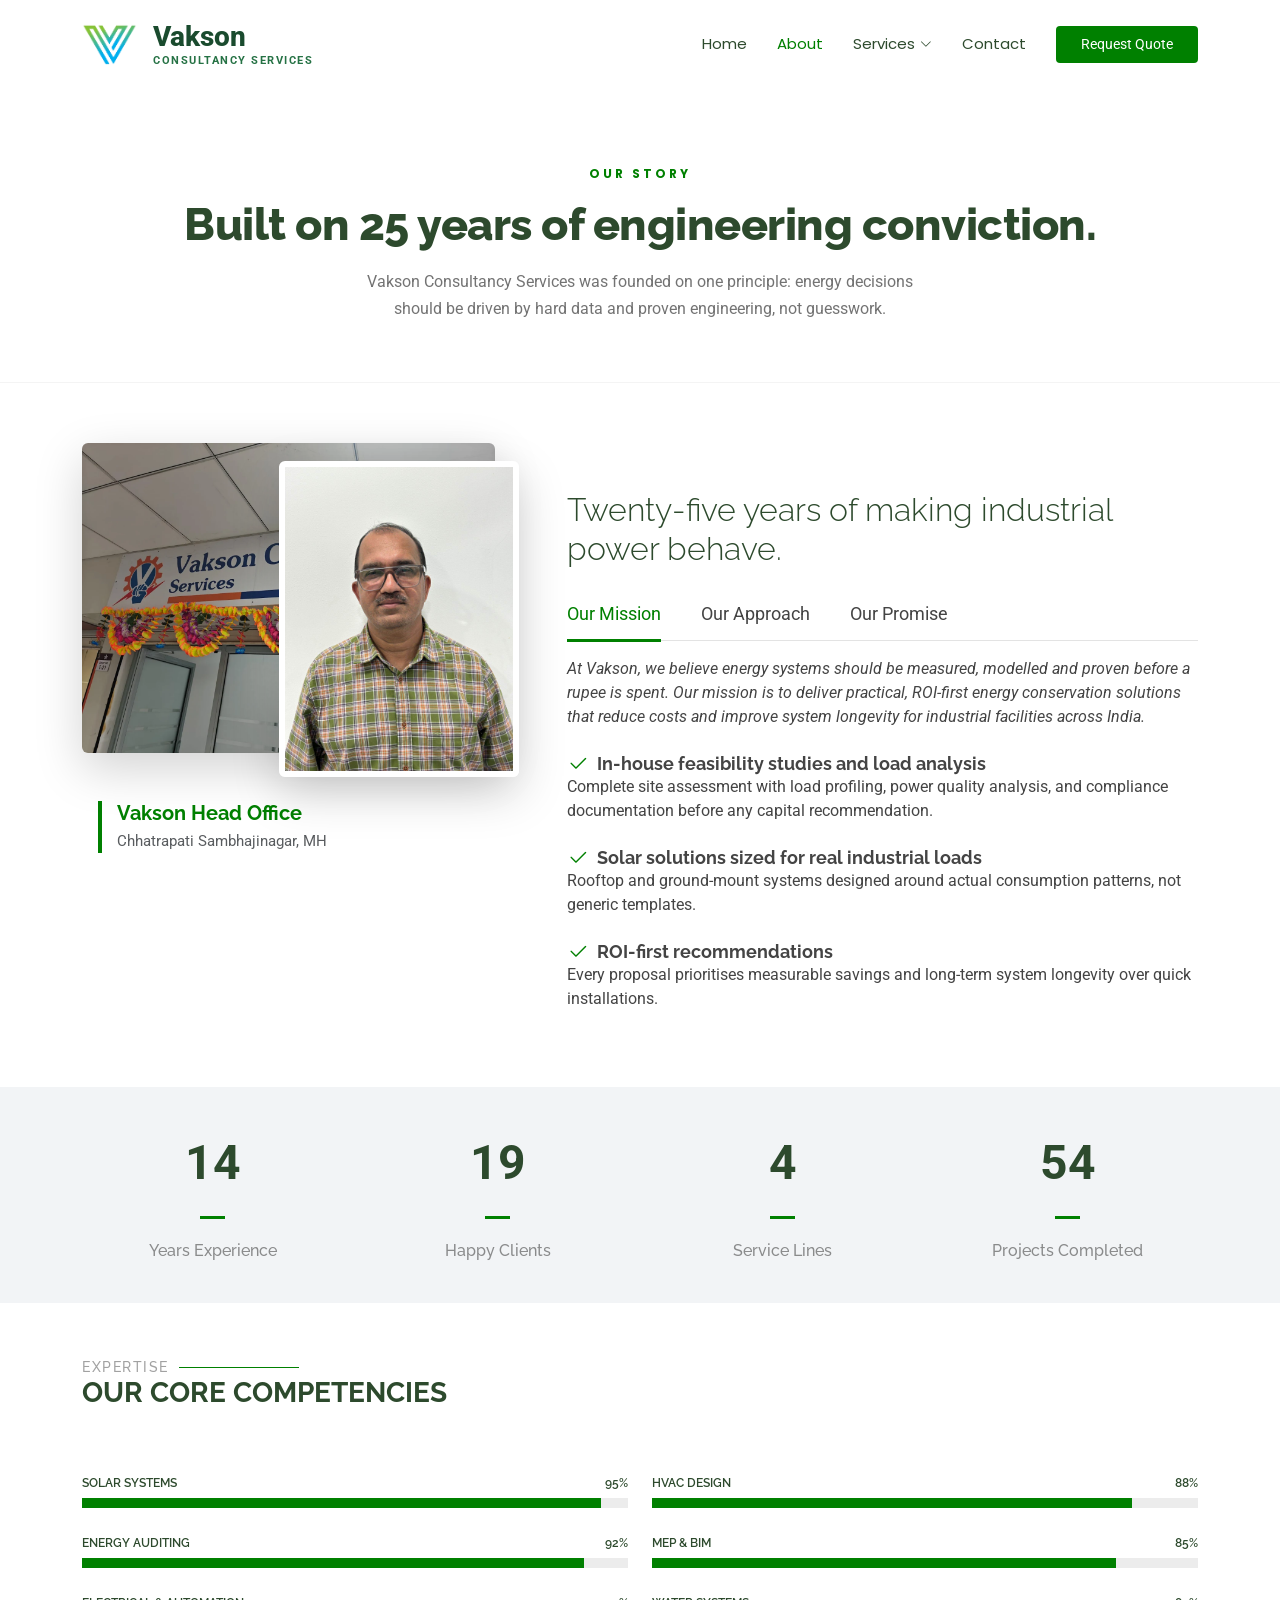
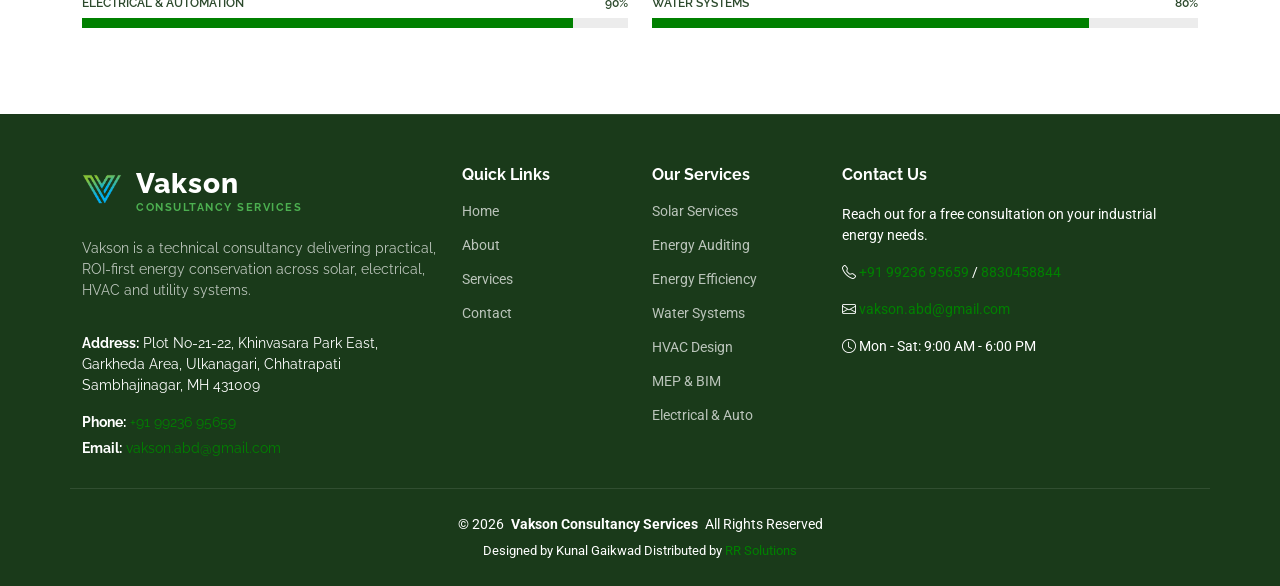
==== commit 965c8b9d: "Update website and fix issues" ====
--- a/about.html
+++ b/about.html
@@ -15,18 +15,18 @@
   <meta property="og:description" content="Learn about Vakson's 25+ years engineering solar, electrical and HVAC systems for industrial facilities across India. Expert team, turnkey solutions.">
   <meta property="og:type" content="website">
   <meta property="og:url" content="https://vakson.in/about.html">
-  <meta property="og:image" content="https://vakson.in/assets/img/hero-carousel-1.jpg">
+  <meta property="og:image" content="https://vakson.in/assets/img/hero-carousel/hero-carousel-1.jpg">
   <meta property="og:site_name" content="Vakson Consultancy Services">
 
   <!-- Twitter Card -->
   <meta name="twitter:card" content="summary_large_image">
   <meta name="twitter:title" content="About Us | Vakson Consultancy Services">
   <meta name="twitter:description" content="Learn about Vakson's 25+ years engineering solar, electrical and HVAC systems for industrial facilities across India. Expert team, turnkey solutions.">
-  <meta name="twitter:image" content="https://vakson.in/assets/img/hero-carousel-1.jpg">
+  <meta name="twitter:image" content="https://vakson.in/assets/img/hero-carousel/hero-carousel-1.jpg">
 
   <!-- Favicons -->
   <link href="assets/img/favicon.png" rel="icon">
-  <link href="assets/img/apple-touch-icon.png" rel="apple-touch-icon">
+  <link href="assets/img/favicon.png" rel="apple-touch-icon">
 
   <!-- Fonts -->
   <link href="https://fonts.googleapis.com" rel="preconnect">
@@ -37,46 +37,43 @@
   <link href="assets/vendor/bootstrap/css/bootstrap.min.css" rel="stylesheet">
   <link href="assets/vendor/bootstrap-icons/bootstrap-icons.css" rel="stylesheet">
   <link href="assets/vendor/aos/aos.css" rel="stylesheet">
-  <link href="assets/vendor/glightbox/css/glightbox.min.css" rel="stylesheet">
-  <link href="assets/vendor/swiper/swiper-bundle.min.css" rel="stylesheet">
 
   <!-- Main CSS File -->
   <link href="assets/css/main.css" rel="stylesheet">
+  <script type="application/ld+json">{"@context":"https://schema.org","@type":"Organization","name":"Vakson Consultancy Services","url":"https://vakson.in/","logo":"https://vakson.in/assets/img/logo.png","description":"Industrial energy and engineering consultancy delivering solar, electrical, HVAC and utility solutions across India.","address":{"@type":"PostalAddress","addressLocality":"Chhatrapati Sambhajinagar","addressRegion":"Maharashtra","addressCountry":"IN"},"contactPoint":{"@type":"ContactPoint","telephone":"+91-9923695659","contactType":"customer service","areaServed":"IN"}}</script>
 </head>
 
 <body class="about-page">
 
   <header id="header" class="header d-flex align-items-center sticky-top">
-    <div class="container-fluid container-xl position-relative d-flex align-items-center">
-
-      <a href="index.html" class="logo d-flex align-items-center me-auto">
-        <img src="assets/img/logo.png" alt="Vakson Consultancy Services"><div class="d-flex flex-column justify-content-center ms-2"><h1 class="sitename mb-0" style="color: #1a4b2e; font-size: 28px; font-weight: 800; line-height: 1;">Vakson</h1><span style="color: #267245; font-size: 11px; font-weight: 700; letter-spacing: 1.5px; line-height: 1; margin-top: 4px;">CONSULTANCY SERVICES</span></div>
-      </a>
-
-      <nav id="navmenu" class="navmenu">
-        <ul>
-          <li><a href="index.html">Home</a></li>
-          <li><a href="about.html" class="active">About</a></li>
-          <li class="dropdown"><a href="services.html"><span>Services</span> <i class="bi bi-chevron-down toggle-dropdown"></i></a>
-            <ul>
-              <li><a href="service-solar.html">Solar Services</a></li>
-              <li><a href="service-audit.html">Electricity Bill Auditing</a></li>
-              <li><a href="service-efficiency.html">Energy Efficiency</a></li>
-              <li><a href="service-water.html">Water System Balancing</a></li>
-              <li><a href="service-electrical.html">Electrical & Automation</a></li>
-              <li><a href="service-hvac.html">HVAC System Design</a></li>
-              <li><a href="service-mep.html">MEP Design & BIM</a></li>
-            </ul>
-          </li>
-          <li><a href="contact.html">Contact</a></li>
-        </ul>
-        <i class="mobile-nav-toggle d-xl-none bi bi-list"></i>
-      </nav>
-
-      <a class="btn-getstarted" href="contact.html">Request Quote</a>
-
-    </div>
-  </header>
+  <div class="container-fluid container-xl position-relative d-flex align-items-center">
+    <a href="index.html" class="logo d-flex align-items-center me-auto">
+      <img src="assets/img/logo.webp" alt="Vakson Consultancy Services" width="500" height="500">
+      <div class="d-flex flex-column justify-content-center ms-2"><span class="sitename mb-0" style="color: #1a4b2e; font-size: 28px; font-weight: 800; line-height: 1;">Vakson</span><span style="color: #267245; font-size: 11px; font-weight: 700; letter-spacing: 1.5px; line-height: 1; margin-top: 4px;">CONSULTANCY SERVICES</span></div>
+    </a>
+    <nav id="navmenu" class="navmenu">
+      <ul>
+        <li><a href="index.html">Home</a></li>
+        <li><a href="about.html" class="active">About</a></li>
+        <li class="dropdown"><a href="services.html"><span>Services</span> <i class="bi bi-chevron-down toggle-dropdown"></i></a>
+          <ul>
+            <li><a href="service-solar.html">Solar Services</a></li><li><a href="service-audit.html">Electricity Bill Auditing</a></li><li><a href="service-efficiency.html">Energy Efficiency</a></li><li><a href="service-water.html">Water System Balancing</a></li><li><a href="service-electrical.html">Electrical &amp; Automation</a></li><li><a href="service-hvac.html">HVAC System Design</a></li><li><a href="service-mep.html">MEP Design &amp; BIM</a></li>
+          </ul>
+        </li>
+        <li><a href="contact.html">Contact</a></li>
+      </ul>
+      <button type="button" class="mobile-nav-toggle d-xl-none bi bi-list" aria-controls="navmenu" aria-expanded="false"><span class="visually-hidden">Open navigation</span></button>
+    </nav>
+    <a class="btn-getstarted" href="contact.html">Request Quote</a>
+  </div>
+</header>
+
+
+
+
+
+
+
 
   <main class="main">
 
@@ -96,8 +93,8 @@
           
           <div class="col-lg-5">
             <div class="position-relative pe-4 pb-4">
-              <img src="assets/img/about-headoffice.webp" class="img-fluid rounded shadow-lg" alt="Vakson Head Office">
-              <img src="assets/img/about-founder.jpeg" class="img-fluid rounded shadow-lg" alt="Vakson Founder" style="position: absolute; bottom: 0; right: 0; width: 55%; border: 6px solid #fff;">
+              <img src="assets/img/about-headoffice.webp" class="img-fluid rounded shadow-lg" alt="Vakson Head Office" width="1360" height="1020">
+              <img src="assets/img/about-founder.jpeg" class="img-fluid rounded shadow-lg" alt="Vakson Founder" width="1200" height="1600" style="position: absolute; bottom: 0; right: 0; width: 55%; border: 6px solid #fff;">
             </div>
             <div class="mt-4 ms-3" style="border-left: 4px solid #008000; padding-left: 15px;">
               <h5 style="color: #008000; font-weight: 700; margin-bottom: 5px;">Vakson Head Office</h5>
@@ -290,64 +287,21 @@
   </main>
 
   <footer id="footer" class="footer dark-background">
-    <div class="container footer-top">
-      <div class="row gy-4">
-        
-        <div class="col-lg-4 col-md-6 footer-about">
-          <a href="index.html" class="logo d-flex align-items-center">
-            <img src="assets/img/logo.png" alt="Vakson Consultancy Services">
-            <div class="d-flex flex-column justify-content-center ms-2" style="margin-top: 5px;">
-              <h1 class="sitename mb-0" style="color: #ffffff; font-size: 28px; font-weight: 800; line-height: 1;">Vakson</h1>
-              <span style="color: #4CAF50; font-size: 11px; font-weight: 700; letter-spacing: 1.5px; line-height: 1; margin-top: 4px;">CONSULTANCY SERVICES</span>
-            </div>
-          </a>
-          <p class="mt-3" style="color: rgba(255,255,255,0.7);">Vakson is a technical consultancy delivering practical, ROI-first energy conservation across solar, electrical, HVAC and utility systems.</p>
-          <div class="footer-contact pt-3">
-            <p><strong>Address:</strong> <span>Plot No-21-22, Khinvasara Park East, Garkheda Area, Ulkanagari, Chhatrapati Sambhajinagar, MH 431009</span></p>
-            <p class="mt-3"><strong>Phone:</strong> <span>+91 99236 95659</span></p>
-            <p><strong>Email:</strong> <span>vakson.abd@gmail.com</span></p>
-          </div>
-        </div>
-
-        <div class="col-lg-2 col-md-3 footer-links">
-          <h4>Quick Links</h4>
-          <ul>
-            <li><a href="index.html">Home</a></li>
-            <li><a href="about.html">About</a></li>
-            <li><a href="services.html">Services</a></li>
-            <li><a href="contact.html">Contact</a></li>
-          </ul>
-        </div>
-
-        <div class="col-lg-2 col-md-3 footer-links">
-          <h4>Our Services</h4>
-          <ul>
-            <li><a href="service-solar.html">Solar Services</a></li>
-            <li><a href="service-audit.html">Energy Auditing</a></li>
-            <li><a href="service-hvac.html">HVAC Optimization</a></li>
-            <li><a href="service-mep.html">MEP & BIM</a></li>
-            <li><a href="service-electrical.html">Electrical & Auto</a></li>
-          </ul>
-        </div>
-
-        <div class="col-lg-4 col-md-12 footer-newsletter">
-          <h4>Contact Us</h4>
-          <p>Reach out for a free consultation on your industrial energy needs.</p>
-          <p class="mt-3"><i class="bi bi-telephone"></i> +91 99236 95659 / 8830458844</p>
-          <p class="mt-2"><i class="bi bi-envelope"></i> vakson.abd@gmail.com</p>
-          <p class="mt-2"><i class="bi bi-clock"></i> Mon - Sat: 9:00 AM - 6:00 PM</p>
-        </div>
-
-      </div>
-    </div>
-
-    <div class="container copyright text-center mt-4">
-      <p>© <span>2026</span> <strong class="px-1 sitename">Vakson Consultancy Services</strong> <span>All Rights Reserved</span></p>
-            <div class="credits">
-        Designed by <span>Kunal Gaikwad</span> Distributed by <a href="https://rrsolutions-official.netlify.app/">RR Solutions</a>
-      </div>
-    </div>
-  </footer>
+  <div class="container footer-top"><div class="row gy-4">
+    <div class="col-lg-4 col-md-6 footer-about"><a href="index.html" class="logo d-flex align-items-center"><img src="assets/img/logo.webp" alt="Vakson Consultancy Services" width="500" height="500"><div class="d-flex flex-column justify-content-center ms-2" style="margin-top: 5px;"><span class="sitename mb-0" style="color: #ffffff; font-size: 28px; font-weight: 800; line-height: 1;">Vakson</span><span style="color: #4CAF50; font-size: 11px; font-weight: 700; letter-spacing: 1.5px; line-height: 1; margin-top: 4px;">CONSULTANCY SERVICES</span></div></a><p class="mt-3" style="color: rgba(255,255,255,0.7);">Vakson is a technical consultancy delivering practical, ROI-first energy conservation across solar, electrical, HVAC and utility systems.</p><div class="footer-contact pt-3"><p><strong>Address:</strong> <span>Plot No-21-22, Khinvasara Park East, Garkheda Area, Ulkanagari, Chhatrapati Sambhajinagar, MH 431009</span></p><p class="mt-3"><strong>Phone:</strong> <a href="tel:+919923695659">+91 99236 95659</a></p><p><strong>Email:</strong> <a href="mailto:vakson.abd@gmail.com">vakson.abd@gmail.com</a></p></div></div>
+    <div class="col-lg-2 col-md-3 footer-links"><h4>Quick Links</h4><ul><li><a href="index.html">Home</a></li><li><a href="about.html">About</a></li><li><a href="services.html">Services</a></li><li><a href="contact.html">Contact</a></li></ul></div>
+    <div class="col-lg-2 col-md-3 footer-links"><h4>Our Services</h4><ul><li><a href="service-solar.html">Solar Services</a></li><li><a href="service-audit.html">Energy Auditing</a></li><li><a href="service-efficiency.html">Energy Efficiency</a></li><li><a href="service-water.html">Water Systems</a></li><li><a href="service-hvac.html">HVAC Design</a></li><li><a href="service-mep.html">MEP &amp; BIM</a></li><li><a href="service-electrical.html">Electrical &amp; Auto</a></li></ul></div>
+    <div class="col-lg-4 col-md-12 footer-newsletter"><h4>Contact Us</h4><p>Reach out for a free consultation on your industrial energy needs.</p><p class="mt-3"><i class="bi bi-telephone"></i> <a href="tel:+919923695659">+91 99236 95659</a> / <a href="tel:+918830458844">8830458844</a></p><p class="mt-2"><i class="bi bi-envelope"></i> <a href="mailto:vakson.abd@gmail.com">vakson.abd@gmail.com</a></p><p class="mt-2"><i class="bi bi-clock"></i> Mon - Sat: 9:00 AM - 6:00 PM</p></div>
+  </div></div>
+  <div class="container copyright text-center mt-4"><p>© <span>2026</span> <strong class="px-1 sitename">Vakson Consultancy Services</strong> <span>All Rights Reserved</span></p><div class="credits">Designed by <span>Kunal Gaikwad</span> Distributed by <a href="https://rrsolutions-official.netlify.app/">RR Solutions</a></div></div>
+</footer>
+
+
+
+
+
+
+
 
   <!-- Scroll Top -->
   <a href="#" id="scroll-top" class="scroll-top d-flex align-items-center justify-content-center"><i class="bi bi-arrow-up-short"></i></a>
@@ -358,7 +312,6 @@
   <!-- Vendor JS Files -->
   <script src="assets/vendor/bootstrap/js/bootstrap.bundle.min.js"></script>
   <script src="assets/vendor/aos/aos.js"></script>
-  <script src="assets/vendor/glightbox/js/glightbox.min.js"></script>
   <script src="assets/vendor/purecounter/purecounter_vanilla.js"></script>
   <script src="assets/vendor/waypoints/noframework.waypoints.js"></script>
 
--- a/assets/css/main.css
+++ b/assets/css/main.css
@@ -155,8 +155,10 @@
 }
 
 .header .logo img {
-  max-height: 55px;
+  width: auto;
+  height: 55px;
   margin-right: 8px;
+  object-fit: contain;
 }
 
 .header .logo h1 {
@@ -197,6 +199,40 @@
 
   .header .navmenu {
     order: 3;
+  }
+}
+
+/* Keep the compact header within narrow mobile viewports. */
+@media (max-width: 575px) {
+  .header {
+    padding: 10px 0;
+  }
+
+  .header .container-fluid {
+    padding-right: 12px;
+    padding-left: 12px;
+  }
+
+  .header .logo img {
+    height: 45px;
+    margin-right: 4px;
+  }
+
+  .header .logo .sitename {
+    font-size: 22px !important;
+  }
+
+  .header .logo span:not(.sitename) {
+    font-size: 9px !important;
+    letter-spacing: 1px !important;
+  }
+
+  .header .btn-getstarted {
+    display: none;
+  }
+
+  .mobile-nav-toggle {
+    margin-right: 0;
   }
 }
 
@@ -318,9 +354,12 @@
 @media (max-width: 1199px) {
   .mobile-nav-toggle {
     color: var(--nav-color);
+    background: transparent;
+    border: 0;
     font-size: 28px;
     line-height: 0;
     margin-right: 10px;
+    padding: 0;
     cursor: pointer;
     transition: color 0.3s;
   }
@@ -462,8 +501,10 @@
 }
 
 .footer .footer-about .logo img {
-  max-height: 40px;
+  width: auto;
+  height: 40px;
   margin-right: 6px;
+  object-fit: contain;
 }
 
 .footer .footer-about .logo span {
@@ -832,6 +873,7 @@
   z-index: 3;
 }
 
+.hero h1,
 .hero h2 {
   margin-bottom: 30px;
   font-size: 48px;
@@ -840,6 +882,7 @@
 }
 
 @media (max-width: 768px) {
+  .hero h1,
   .hero h2 {
     font-size: 30px;
   }
@@ -851,6 +894,7 @@
 
 @media (min-width: 1024px) {
 
+  .hero h1,
   .hero h2,
   .hero p {
     max-width: 60%;
@@ -2861,4 +2905,3 @@
     padding-bottom: 48px;
   }
 }
-
